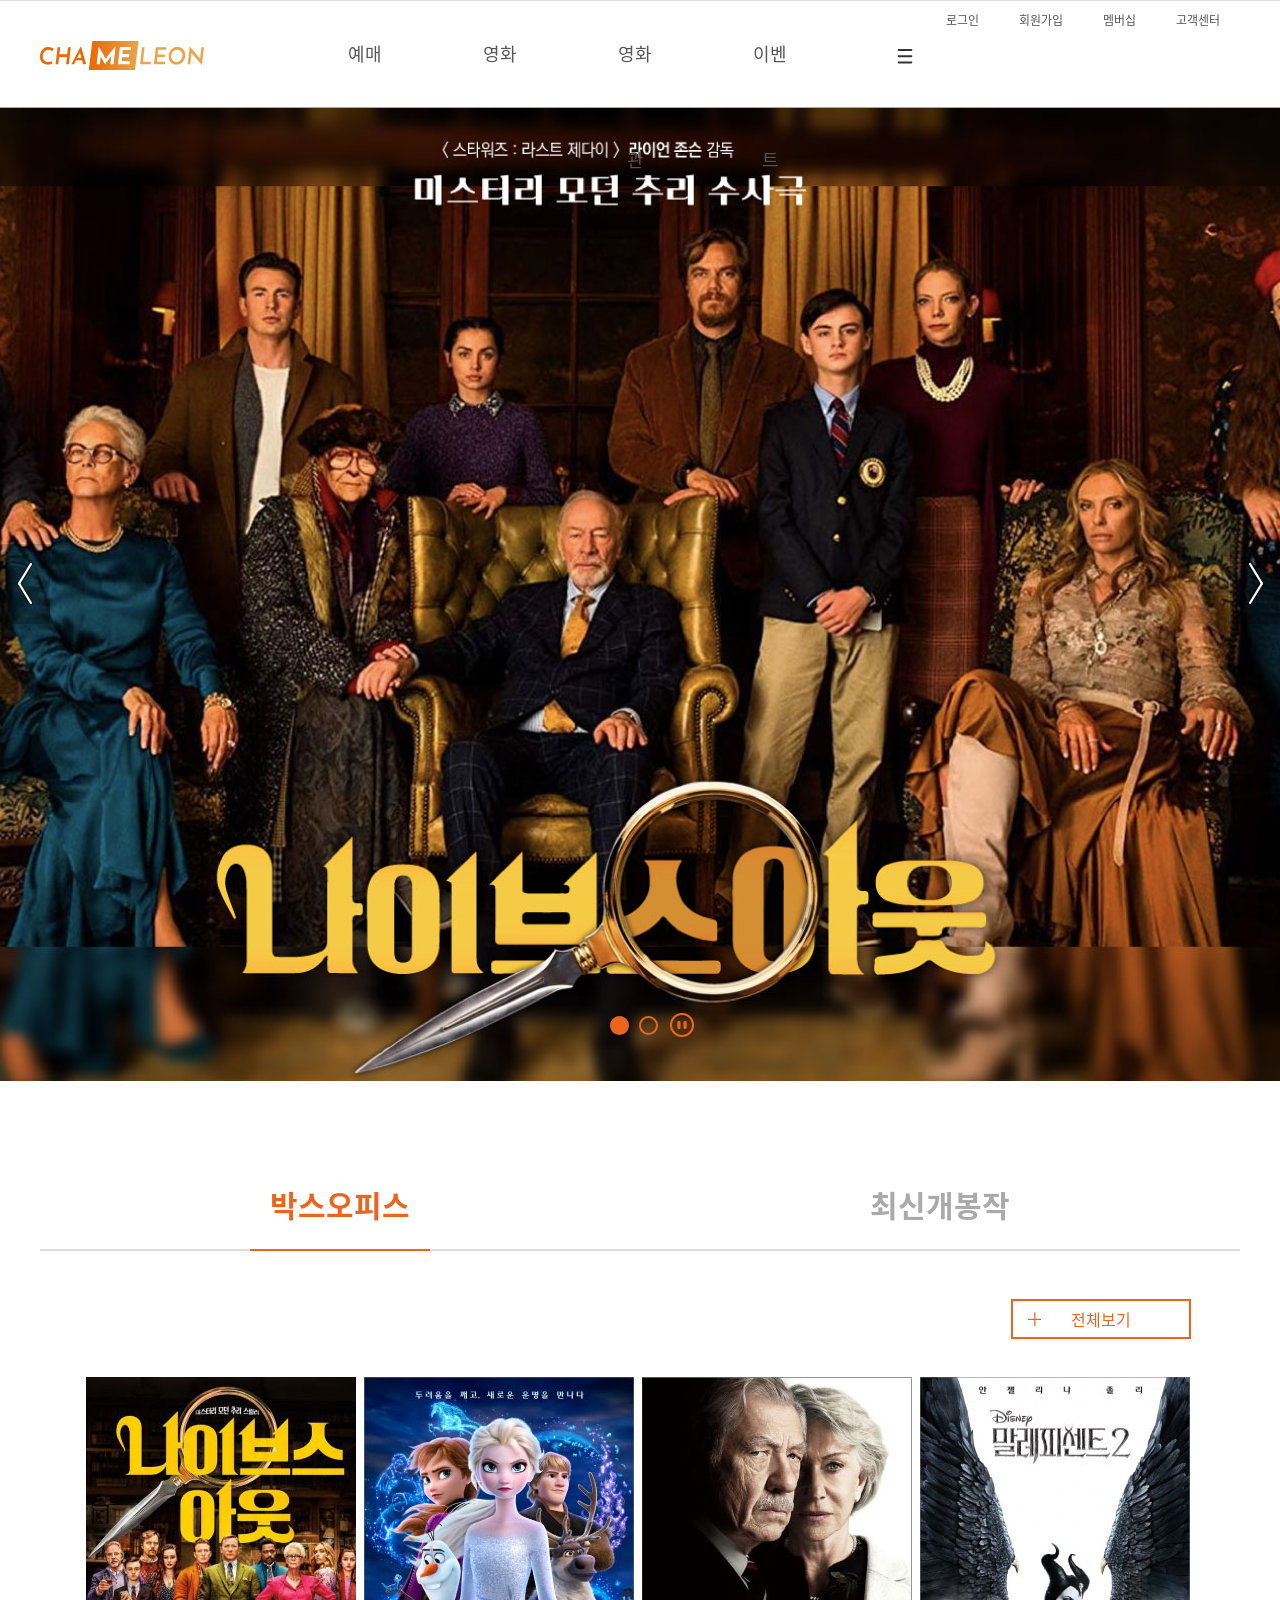
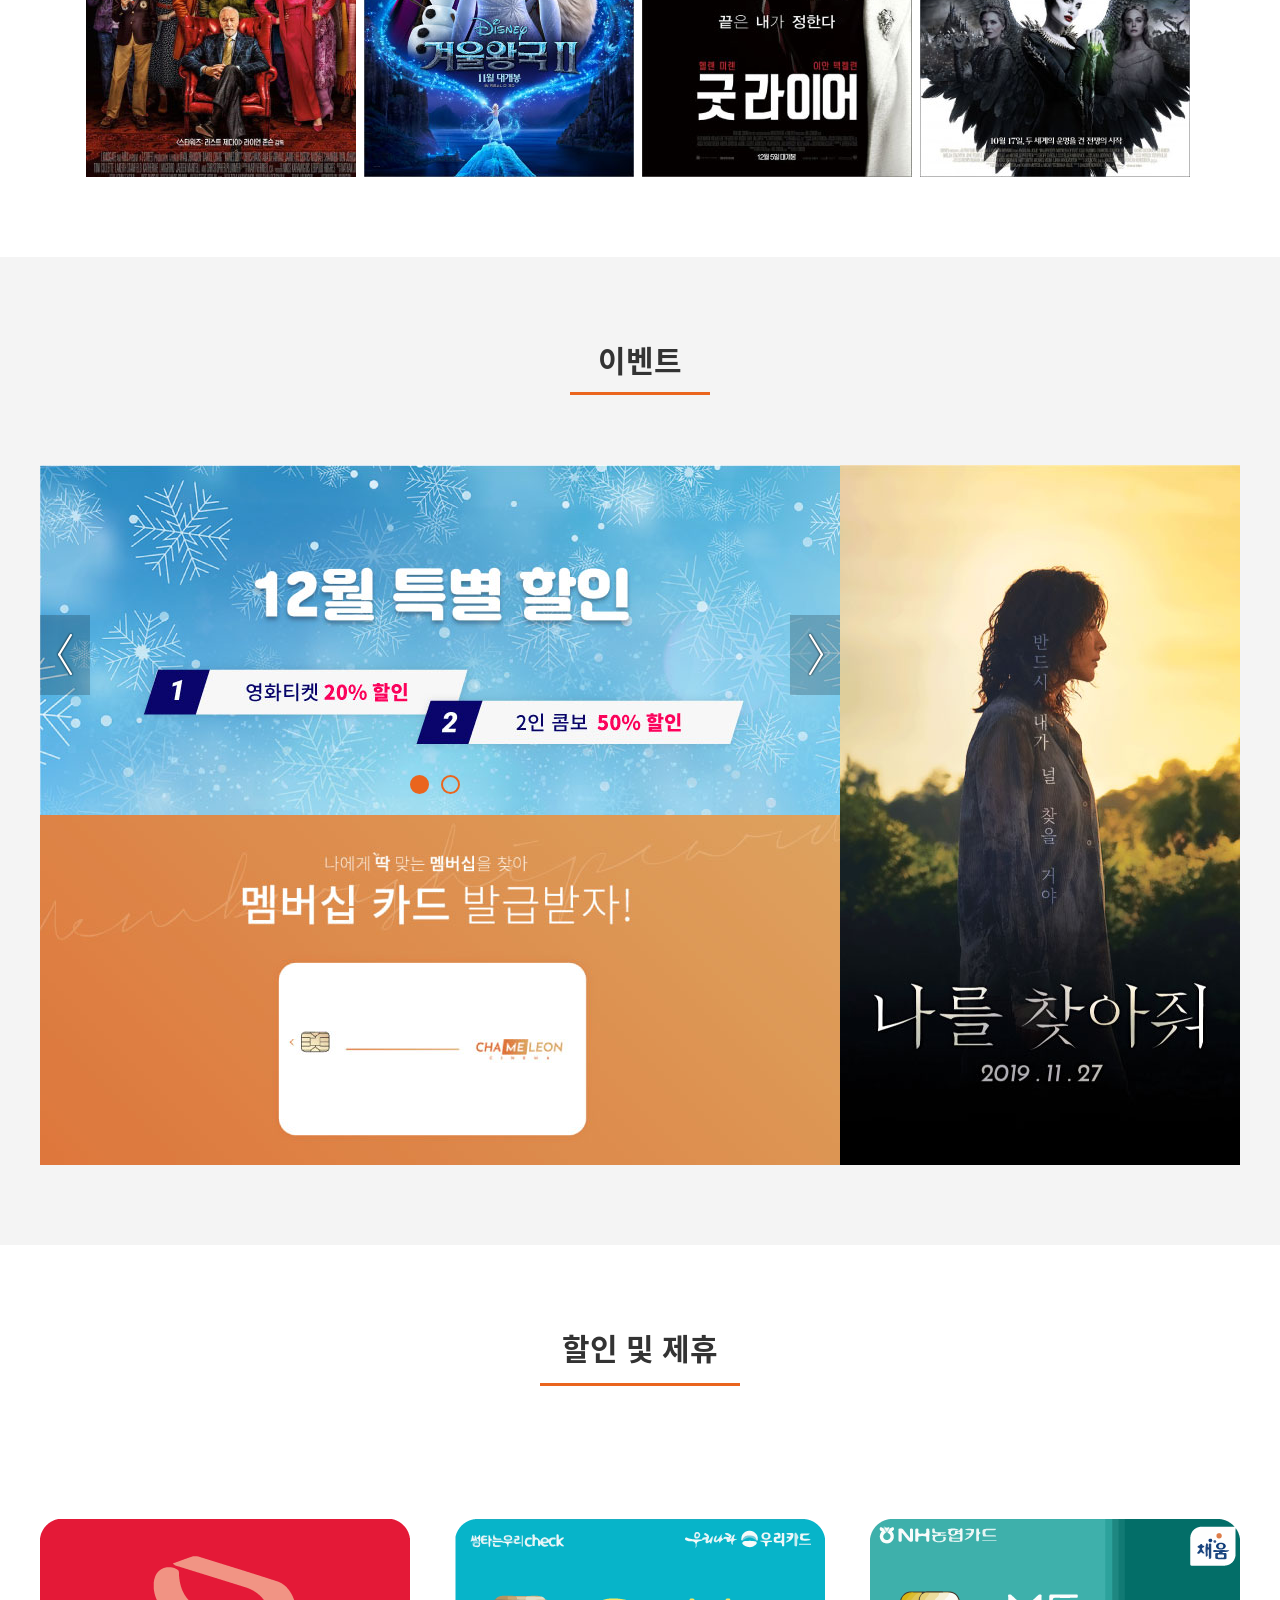
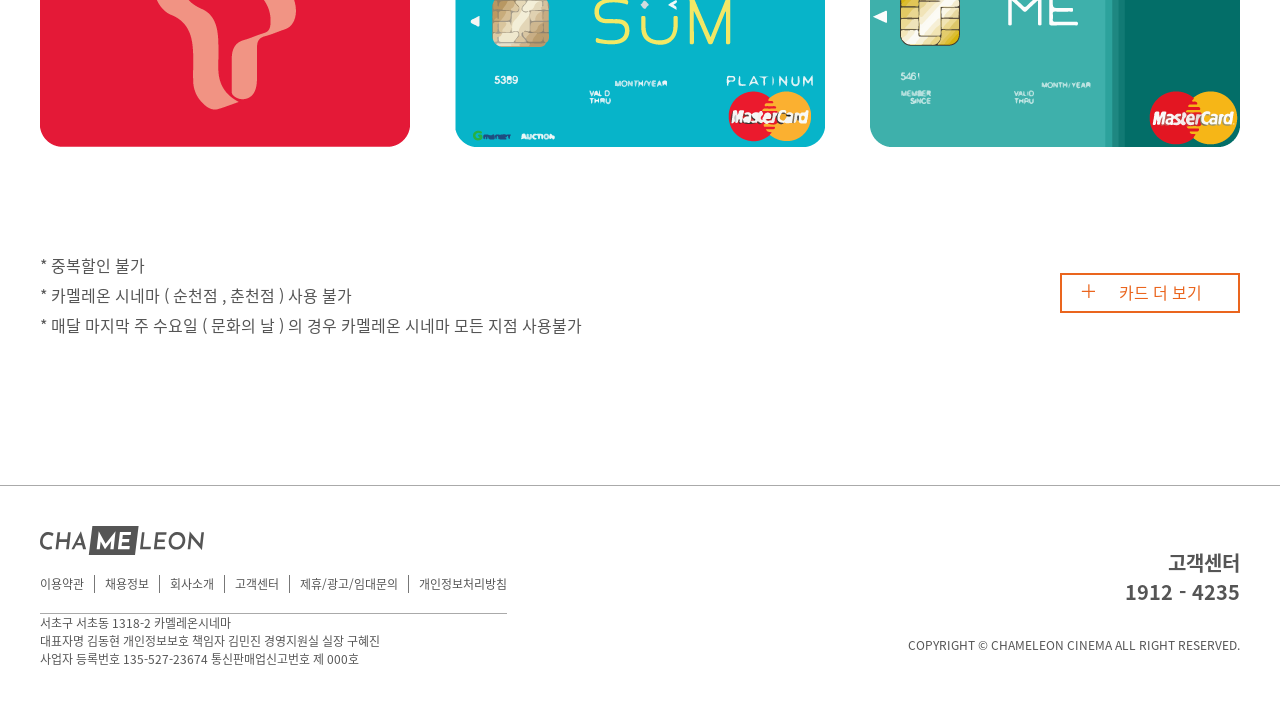
==== index.html @ 88bfcd22 "chameleon ." ====
<!DOCTYPE html>
<html lang="ko">

<head>
    <meta charset="utf-8">
    <title>카멜레온시네마</title>
    <link rel="stylesheet" href="asset/css/common.css">
    <link rel="stylesheet" href="asset/css/index.css">
    <link rel="icon" href="asset/images/common/chamelieon.ico">
  
   
    <!--[if lt IE 9]>
        <script src="js/html5shiv.min.js"></script>
    <![endif]-->
    <script src="asset/js/jquery-1.12.4.min.js"></script>
    <script src="asset/js/jquery.bxslider.min.js"></script>
    <script src="asset/js/tab.js"></script>
    <script src="asset/js/common.js"></script>
    <script>
        $(document).ready(function () {
            $('#content1 .moviePosterSlider').bxSlider({
                mode: "fade", // horizontal(기본값), vertical, fade
                auto: true, // false(기본값), true(자동실행)
                pause: 4000, // 4000(기본값 4초)
                autoControls: true, // false(기본값) 시작과 정지버튼 생성 autoHover(기본값 false) 마우스 올리면 멈춤
                ariaLive: true, // sr 사용자에게 변경된 정보를 알릴지 여부
                ariaHidden: true, // 보여지는 슬라이더 내용인지 여부
                prevText: "이전 슬라이더 보기",
                nextText: "다음 슬라이더 보기",
                startText: "애니메이션 시작",
                stopText: "애니메이션 정지"
            });

            $('#evtBaSliWarp .eventBannerSlider').bxSlider({
                mode: "fade", // horizontal(기본값), vertical, fade
                pause: 2000, // 4000(기본값 4초)
                ariaLive: true, // sr 사용자에게 변경된 정보를 알릴지 여부
                ariaHidden: true, // 보여지는 슬라이더 내용인지 여부
                prevText: "이전 슬라이더 보기",
                nextText: "다음 슬라이더 보기",
            });

        });
    </script>
</head>

<body>
    <div id="skip">
        <a href="#gnb">주메뉴 바로가기</a>
        <a href="#content2">본문바로가기</a>
    </div>

    <header id="header">
        <div id="header_wrap">
            <h1 class="logo fl_left">
                <a href="index.html">
                    <img src="asset/images/common/logo.svg" alt="카멜레온시네마 로고">
                </a>
            </h1>
            <div id="header_btn">
                <ul class="fl_right">
                    <li class="fl_left"><a href="">로그인</a></li>
                    <li class="fl_left"><a href="">회원가입</a></li>
                    <li class="fl_left"><a href="">멤버십</a></li>
                    <li class="fl_left"><a href="">고객센터</a></li>
                </ul>
            </div>
            <nav id="gnb" class="txt_cen cle_both:after">
                <ul>
                    <li><a href="reserve/r_quick.html">예매</a></li>
                    <li><a href="movie/recently.html">영화</a></li>
                    <li><a href="cinema/c_finder.html">영화관</a></li>
                    <li><a href="">이벤트</a></li>
                    <li class="all_Menu"><a href="#sitemap"><img src="asset/images/common/icon_menu.gif" alt="전체메뉴보기"></a></li>
                </ul>
            </nav>
        </div>
        <div id="sitemap" class="po_relat ">
            <div class="sitemap_box po_absol">
                <ul class="s_tit">
                    <li><a href="">영화</a>
                        <ul>
                            <li><a href="">박스오피스</a></li>
                            <li><a href="movie/recently.html">최신개봉작</a></li>
                            <li><a href="">상영예정작</a></li>
                        </ul>
                    </li>
                    <li><a href="">예매</a>
                        <ul>
                            <li><a href="reserve/r_quick.html">빠른예매</a></li>
                            <li><a href="">미개봉 선예매</a></li>
                            <li><a href="">예매확인</a></li>
                        </ul>
                    </li>
                    <li><a href="">극장</a>
                        <ul>
                            <li><a href="cinema/c_finder.html">영화관 찾기</a></li>
                            <li><a href="">자주가는 영화관</a></li>
                            <li><a href="">특별관</a></li>
                        </ul>
                    </li>
                    <li><a href="">이벤트</a>
                        <ul>
                            <li><a href="">브랜드</a></li>
                            <li><a href="">영화</a></li>
                            <li><a href="">제휴</a></li>
                            <li><a href="">영화관</a></li>
                        </ul>
                    </li>
                    <li><a href="">스토어</a>
                        <ul>
                            <li><a href="">티켓</a></li>
                            <li><a href="">콤보</a></li>
                            <li><a href="">굿즈</a></li>
                        </ul>
                    </li>
                </ul>
                <ul class="b_tit">
                    <li><a href="">멤버십</a>
                        <ul>
                            <li><a href="membership/ms_guide.html">멤버십 안내</a></li>
                            <li><a href="">멤버십 카드</a></li>
                            <li><a href="">제휴카드</a></li>
                            <li><a href="">VIP</a></li>
                        </ul>
                    </li>
                    <li><a href="">회사소개</a>
                        <ul>
                            <li><a href="">회사소개</a></li>
                            <li><a href="">인재채용</a></li>
                            <li><a href="">광고 제휴 문의</a></li>
                            <li><a href="">경영</a></li>
                            <li><a href="">본사위치</a></li>
                        </ul>
                    </li>
                    <li><a href="">회원서비스</a>
                        <ul>
                            <li><a href="member/join.html">회원가입</a></li>
                            <li><a href="">아이디 | 패스워드 찾기</a></li>
                            <li><a href="">개인정보 처리 방침</a></li>
                            <li><a href="">회원탈퇴</a></li>
                        </ul>
                    </li>
                    <li><a href="">고객센터</a>
                        <ul>
                            <li><a href="notice/faq.html">자주 묻는 질문</a></li>
                            <li><a href="">공지사항</a></li>
                            <li><a href="">문의하기</a></li>
                            <li><a href="">분실문 문의 및 접수</a></li>
                            <li><a href="">단체 및 대관문의</a></li>
                        </ul>
                    </li>
                </ul>

            </div>
        </div>
    </header>
    <div class="wid1920 cnt1wrap">
        <section class="section" id="content1">
            <ul class="moviePosterSlider">
                <li><a href="">나이브스 아웃 포스터</a></li>
                <li><a href="">굿 라이어 포스터</a></li>
            </ul>
        </section>
    </div>
    <div class="contain">
        <section class="section cle_both" id="content2">
            <div id="movieTab" class="txt_cen">
                <ul class="tablist" role="tablist" aria-label="박스오피스/최신개봉작">
                    <li class="tab first fl_left" role="tab" id="tab1" aria-controls="tabpanel1">박스오피스</li>
                    <li class="tab last fl_left" role="tab" id="tab2" aria-controls="tabpanel2">최신개봉작</li>
                </ul>
                <div class="tabpanel" role="tabpanel" id="tabpanel1" aria-labelledby="tab1">
                    <div>
                        <a href="" class="boder_bx">전체보기</a>
                    </div>
                    <ul>
                        <li class="over fl_left po_relat">
                            <img src="asset/images/main/movie_poster1.jpg" alt="">
                            <div class="po_absol boder_bx">
                                <strong>나이브스 아웃</strong>
                                <p>12세 관람가</p>
                                <a href="" class="">예매하기</a>
                                <a href="" class="">상세보기</a>
                            </div>
                        </li>
                        <li class="over fl_left po_relat">
                            <img src="asset/images/main/movie_poster2.jpg" alt="">
                            <div class="po_absol boder_bx">
                                <strong>겨울왕국 2</strong>
                                <p>전체연령가</p>
                                <a href="" class="">예매하기</a>
                                <a href="" class="">상세보기</a>
                            </div>
                        </li>
                        <li class="over fl_left po_relat">
                            <img src="asset/images/main/movie_poster3.jpg" alt="">
                            <div class="po_absol boder_bx">
                                <strong>굿 라이어</strong>
                                <p>15세 관람가</p>
                                <a href="" class="">예매하기</a>
                                <a href="" class="">상세보기</a>
                            </div>
                        </li>
                        <li class="over fl_left po_relat">
                            <img src="asset/images/main/movie_poster4.jpg" alt="">
                            <div class="po_absol boder_bx">
                                <strong>말레피센트 2</strong>
                                <p>12세 관람가</p>
                                <a href="" class="">예매하기</a>
                                <a href="" class="">상세보기</a>
                            </div>
                        </li>
                    </ul>
                </div>
                <div class="tabpanel" role="tabpanel" id="tabpanel2" aria-labelledby="tab2"></div>
            </div>
        </section>
    </div>
    <div id="content3_wrap" class="wid1920">
        <section class="section txt_cen" id="content3">
            <h2 class="">이벤트</h2>
            <div id="img_wrap">
                <div id="evtBaSliWarp">
                    <ul class="eventBannerSlider">
                        <li><a href="">12월 특별할인</a></li>
                        <li><a href="">홀수 수요일 할인</a></li>
                    </ul>
                </div>
                <div>
                    <a href="">나를 찾아줘 이벤트</a>
                </div>
                <div>
                    <a href="">멤버십 카드 발급</a>
                </div>
            </div>
        </section>
    </div>
    <div class="contain po_relat">
        <section class="section" id="content4">
            <div id="con4_wrap">
                <div class="con4_tit">
                    <h3>할인 및 제휴</h3>
                </div>
                <ul>
                    <li>
                        <div class="overbox">
                            <div class="over">
                                <span>SKT</span>
                                <strong>T Membership 카드</strong>
                                <p>
                                    * 영화 3000원 할인 (월 1회)<br>
                                    * 매점 3000원 할인 (월 1회)
                                </p>
                            </div>
                        </div>
                    </li>
                    <li>
                        <div class="overbox">
                            <div class="over">
                                <span>우리은행</span>
                                <strong>썸타는 우리 Check카드</strong>
                                <p>
                                    * 현장예매 1000원 할인 (1일 1회)<br>
                                    * 영화 3000원 할인 (월 1회)
                                </p>
                            </div>
                        </div>
                    </li>
                    <li>
                        <div class="overbox">
                            <div class="over">
                                <span>NH농협</span>
                                <strong>ME, ME 카드 </strong>
                                <p>
                                    * 온라인 결제 시 2000원 할인<br>
                                    * 2D 영화 4000원 할인 (월 1회)
                                </p>
                            </div>
                        </div>
                    </li>
                </ul>
                <span>
                    * 중복할인 불가<br>
                    * 카멜레온 시네마 ( 순천점 , 춘천점 ) 사용 불가<br>
                    * 매달 마지막 주 수요일 ( 문화의 날 ) 의 경우 카멜레온 시네마 모든 지점 사용불가
                </span>
                <a href="">카드 더 보기</a>
            </div>
        </section>
    </div>

    <div class="wid1920">
        <footer id="footer">
            <div class="footerbox">
                <h1 class="logo">
                    <a href="">
                        <img src="asset/images/common/logo_footer.svg" alt="카멜레온시네마 로고">
                    </a>
                </h1>
                <ul class="cle_both">
                    <li>이용약관</li>
                    <li>채용정보</li>
                    <li>회사소개</li>
                    <li><a href="notice/qna/">고객센터</a></li>
                    <li>제휴/광고/임대문의</li>
                    <li>개인정보처리방침</li>
                </ul>
                <address>
                    서초구 서초동 1318-2 카멜레온시네마
                </address>
                <p>
                    대표자명 김동현 개인정보보호 책임자 김민진 경영지원실 실장 구혜진<br>
                    사업자 등록번호 135-527-23674 통신판매업신고번호 제 000호
                </p>
                <div class="footer_txt">
                    <strong>고객센터<br>1912 - 4235</strong>
                    <p class="copyR">
                        COPYRIGHT &copy; CHAMELEON CINEMA ALL RIGHT RESERVED.
                    </p>
                </div>
            </div>
        </footer>
    </div>

</body>

</html>
---- asset/css/common.css ----
@charset "utf-8";
@font-face
{
    font-family : "NotoSans";
    font-weight : 100; 
    src : url("../fonts/NotoSansKR-Light.eot"); 
    src : local("※"),
    url("../fonts/NotoSansKR-Light.woff2") format("woff2"),
    url("../fonts/NotoSansKR-Light.woff") format("woff"),
    url("../fonts/NotoSansKR-Light.otf") format("opentype");
}
@font-face
{
    font-family : "NotoSans";
    font-weight : 300; 
    src : url("../fonts/NotoSansKR-DemiLight.eot"); 
    src : local("※"),
    url("../fonts/NotoSansKR-DemiLight.woff2") format("woff2"),
    url("../fonts/NotoSansKR-DemiLight.woff") format("woff"),
    url("../fonts/NotoSansKR-DemiLight.otf") format("opentype");
}
@font-face
{
    font-family : "NotoSans";
    font-weight : 400; 
    src : url("../fonts/NotoSansKR-Regular.eot"); 
    src : local("※"),
    url("../fonts/NotoSansKR-Regular.woff2") format("woff2"),
    url("../fonts/NotoSansKR-Regular.woff") format("woff"),
    url("../fonts/NotoSansKR-Regular.otf") format("opentype");
}
@font-face
{
    font-family : "NotoSans";
    font-weight : 500; 
    src : url("../fonts/NotoSansKR-Medium.eot"); 
    src : local("※"),
    url("../fonts/NotoSansKR-Medium.woff2") format("woff2"),
    url("../fonts/NotoSansKR-Medium.woff") format("woff"),
    url("../fonts/NotoSansKR-Medium.otf") format("opentype");
}
@font-face
{
    font-family : "NotoSans";
    font-weight : 700; 
    src : url("../fonts/NotoSansKR-Bold.eot"); 
    src : local("※"),
    url("../fonts/NotoSansKR-Bold.woff2") format("woff2"),
    url("../fonts/NotoSansKR-Bold.woff") format("woff"),
    url("../fonts/NotoSansKR-Bold.otf") format("opentype");
}
@font-face
{
    font-family : "Josefin";
    font-weight : 400; 
    src : url("../fonts/JosefinSans-Regular.eot"); 
    src : local("※"),
    url("../fonts/JosefinSans-Regular.woff") format("woff"),
    url("../fonts/JosefinSans-Regular.ttf") format("truetype");
}
@font-face
{
    font-family : "Josefin";
    font-weight : 700; 
    src : url("../fonts/JosefinSans-Bold.eot"); 
    src : local("※"),
    url("../fonts/JosefinSans-Bold.woff") format("woff"),
    url("../fonts/JosefinSans-Bold.ttf") format("truetype");
}

body, ul, h1, h2, h3, h4, h5, h6, p, th, td, button, fieldset{margin : 0px; padding : 0px;}
h1, h2, h3, h4, h5, h6{font-size : inherit; font-weight : inherit;}
ul{list-style : none;}
table{border-spacing : 0px; border-collapse : collapse;}
fieldset{border : none;}
legend, caption{font-size : 0px; line-height : 0px;}
a:link, a:visited, a:hover, a:active{color : inherit; text-decoration : none; border : none;}
img{vertical-align: top; border : none;}
h1, h2, h3, h4, h5, h6{font-size : inherit;}
header, article, section, footer, nav{display : block;}
#gnb li{float : left;}
address{font-style : normal;}
input, select, textarea{font-family : inherit; font-size : inherit; color : inherit;}
input[type="text"], input[type="password"], select, textarea{border : 1px solid #aaa;}
select{-moz-appearance : none; -webkit-appearance : none; appearance:none;}
select::-ms-expand{display : none;}
input[type="submit"], input[type="reset"], button{background : none; border : none; cursor : pointer;}

.fl_left{float : left;}
.fl_right{float : right;}
.po_absol{position : absolute;}
.po_relat{position : relative;}
.cle_both:after{content : ""; display : block; clear : both;}
.txt_cen{text-align : center;}
.hide{font-size : 0px; line-height : 0px; width : 1px; height : 1px; overflow : hidden; position : absolute; left : -9999px; top : 0px; text-indent : -9999px;}
.boder_bx{-webkit-box-sizing: border-box; -moz-box-sizing: border-box; box-sizing: border-box;}
.hoverColor{color : #eb651e;}


body
{
    font-family : "NotoSans";
    font-weight: 400;
    color : #555;
}
.wid1920
{
    width : 100%;
}


#skip a
{
    position : absolute;
    left : -9999px;
    top : 0px;
    z-index : 1000;
}
#skip a:focus
{
    width : 100%;
    height : 50px;
    background : #aaa;
    text-align : center;
    line-height : 50px;
    left : 0px;
}

#header,
#header_btn,
.logo.logoMt,
#gnb
#sitemap.siteTop
{
    -webkit-transition : all 0.2s;
    -moz-transition : all 0.2s;
    -o-transition : all 0.2s;
    transition : all 0.2s;
}
#header
{
    position: fixed;
    left : 0px;
    top : 0px;
    z-index: 800;
    width: 100%;
    height: 106px;
    border-bottom : 1px solid #aaa;
    border-top : 1px solid #ddd;
    background : #fff;
    
}
#header_wrap
{
    position : relative;
    width : 1200px;
    height : 106px;
    margin : 0px auto;
}
#header.hdScroll
{
    height : 72px;
}
#header_btn.hdbtnNone
{
    display : none;
}
.logo.logoMt
{
    margin-top : 21px;
}
#gnb.gnbHei
{
    height : 74px;
    line-height : 74px;
}
#sitemap.siteTop
{
    top : -34px;
}
.logo
{
    width : 164px;
    height : 29px;
    /* left: 0px;
    top : 39.5px; */
    margin-top : 39.5px;
    
}
.logo a
{
    display : inline-block;
    width : 164px;
    height : 29px;
}
#gnb
{
    height : 106px;
    line-height : 106px;
    font-size : 18px;
}
#gnb > ul
{
    display : inline-block;
    position : relative;
    width : 600px;
    margin-right : 164px;
}
#gnb > ul > li
{
    width : 50px;
    box-sizing : border-box;
}
#gnb > ul .all_Menu img
{
    vertical-align : middle;
}
#gnb > ul > li+li
{
    margin-left : 85px;
}
#gnb ul li a
{
    display : block;
}
#gnb ul li:hover a,
#gnb ul li a:focus
{
    font-weight : 700;
}

#header_btn
{
    position : absolute;
    right : 0px;
    top : 0px;
    width: 1200px;
    height: 34px;
}

#header_btn ul
{
    height : 34px;
}
#header_btn ul li
{
    font-size : 12px;
    padding : 10px 20px;
}
#header_btn ul li:hover a,
#header_btn ul li a:focus
{
    text-decoration : underline;
}
/*sitemap start */
#sitemap {width: 1200px; height: 0; background: #ffffff; margin: 0 auto; -webkit-box-shadow: 0px 5px 5px #00000020; -moz-box-shadow: 0px 5px 5px #00000020; box-shadow: 0px 5px 5px #00000020; z-index: 750; overflow: hidden; -webkit-transition: all 0.5s; -moz-transition: all 0.5s; -o-transition: all 0.5s; transition: all 0.5s;}
#sitemap.site_show{height: 400px; border-top : 1px solid #333;}
#sitemap .sitemap_box {width: 1000px; height: 380px;margin: 0 auto;position: relative;}
#sitemap .sitemap_box .s_tit {float: left;}
#sitemap .sitemap_box .s_tit{margin-top: 25px; margin-bottom: 25px;}
#sitemap .sitemap_box > ul {font-size: 15px; font-weight: 500; color: #333333; margin-left: 150px;}
#sitemap .sitemap_box ul > li{float: left; width: 165px;}
#sitemap .sitemap_box ul li ul{margin-top: 30px;}
#sitemap .sitemap_box ul li ul:before{content:""; position: absolute; width: 30px;height: 2px;background: #ea651e;margin-top: -15px;}
#sitemap .sitemap_box ul li ul li{font-size: 13px; color: #555555; font-weight: 400;line-height: 1.7;}
/* sitemap end */

.contain
{
    width : 1200px;
    margin : 0px auto;
}


#footer
{
    position : relative;
    width : 100%;
    height : 200px;
    font-size : 12px;
    border-top : 1px solid #aaa;
    
}
#footer .footerbox {width: 1200px; height: 200px;margin: 0 auto; }
#footer .logo
{
    margin-bottom : 20px;
}
#footer > ul
{
    margin-bottom : 10px;
}
#footer ul li
{
    float :left;
    padding-bottom : 20px;
    border-bottom : 1px solid #aaa;
}
#footer ul li + li
{
    padding-left : 10px;
}
#footer ul li + li:before
{
    content : "";
    border-left : 1px solid #777;
    padding-left : 10px;
}
#footer .footer_txt
{
    text-align : right;
    position: relative;
    margin-top: -120px;
}
#footer .footer_txt strong
{
    font-size : 20px;
    display : block;
    margin-bottom : 30px;
}
---- asset/css/index.css ----
@charset "utf-8";

/* content1 css 시작 */
div.wid1920.cnt1wrap
{
    padding-top : 106px;
}
#content1
{
    width : 100%;
    height : 975px;
    position : relative;
}
#content1 .moviePosterSlider li a
{
    height : 975px;
    background :  no-repeat center top;
}
#content1 ul li a
{
    display : block;
    width : 100%;
    height : 975px;
    text-indent : -9999px;
}
#content1 ul li:nth-child(1) a
{
    background-image : url("../images/main/main_slider01.jpg");
}
#content1 ul li:nth-child(2) a
{  
    background-image : url("../images/main/main_slider02.jpg");
}
/* content1 css 종료 */

/* content2 css 시작 */
    /* 탭버튼 */
#movieTab{width: 100%; margin: 80px auto;}
.tablist{font-size: 30px; font-weight: 700;}
.tablist li{width: 50%; height: 88px; line-height: 88px; border-bottom: 2px solid #dddddd; color: #aaaaaa; background: #fff;}
.tablist li:hover, .tablist li:focus, .tablist li.active{color: #ea651e; cursor: pointer;}
.tablist li:after{content: ""; display: block; margin: 0 auto; width: 0; height: 2px; background: #ea651e;}
.tablist li:hover:after, .tablist li:focus:after, .tablist li.active:after{width: 30%;}

    /* 탭패널 */
#movieTab .tabpanel{display: inline-block;}

#tabpanel1 > div a{display: block; width: 180px; height: 40px; line-height: 36px; margin: 48px 0 38px 925px; color: #ea651e; border: 2px solid #ea651e; background: transparent url("../images/common/icon_plus.png") no-repeat 14px 50%;}
#tabpanel1 > div a:hover, #tabpanel1 > div a:focus{color: #fff; background: #ea651e url("../images/common/icon_plus_hover.png") no-repeat 14px 50%;}

#tabpanel1 ul li{width: 270px; height: 400px; color: #fff;}
#tabpanel1 ul li + li{margin-left: 8px;}

#tabpanel1 ul li div{height: 400px; padding-top: 111px; top: 0; left: 0px; background: rgba(0,0,0,0);}
#tabpanel1 ul li div:hover, #tabpanel1 ul li div.on{background: rgba(0,0,0,0.6);}
#tabpanel1 ul li div strong{display: block; font-size: 30px; font-weight: 500;}
#tabpanel1 ul li div p{font-size: 13px; font-weight: 100;}
#tabpanel1 ul li div a{display: inline-block; width: 180px; height: 40px; line-height: 36px; border: 2px solid #fff; font-weight: 100; font-size: 18px;}
#tabpanel1 ul li div a:nth-child(3){margin-top: 57px;}
#tabpanel1 ul li div a:hover, #tabpanel1 ul li div a:focus, #tabpanel1 ul li.on div a{color: #333; font-weight: 400; background: #fff;}
#tabpanel1 ul li div a + a{margin-top: 15px;}

#tabpanel1 ul li div strong, #tabpanel1 ul li div p, #tabpanel1 ul li div a{-ms-filter:'progid:DXImageTransform.Microsoft.Alpha(Opacity=0)'; opacity: 0;}
#tabpanel1 ul li:hover div strong, #tabpanel1 ul li:hover div p, #tabpanel1 ul li:hover div a, #tabpanel1 ul li.on div strong, #tabpanel1 ul li.on div p, #tabpanel1 ul li.on div a{-ms-filter:'progid:DXImageTransform.Microsoft.Alpha(Opacity=100)'; opacity: 1;}

    /* transition */
.tablist li:hover, .tablist li:focus, .tablist li.active, #tabpanel1 ul li div, #tabpanel1 ul li div strong, #tabpanel1 ul li div p, #tabpanel1 ul li div a, .tablist li:after, #tabpanel1 > div a{-webkit-transition: all 0.5s; -moz-transition: all 0.5s; -o-transition: all 0.5s; transition: all 0.5s;}
/* content2 css 종료 */

/* content3 css 시작 */

#content3_wrap
{
    background : #f4f4f4;
}
#content3_wrap:after
{
    content : "";
    height : 80px;
    display : block;
}
#content3 h2
{
    display : inline-block;
    font-size : 30px;
    font-weight : 700;
    color : #333;
    margin : 70px 0px;
    padding : 10px 20px;
    border-bottom : 3px solid #eb651e;
    width : 100px;

}
#content3 #img_wrap
{
    width : 1200px;
    margin : 0px auto;
    height : 700px;
}
#evtBaSliWarp
{
    width : 800px;
    height : 350px;
    position : relative;
}
#content3 #img_wrap > div
{
    float : left;
}
#content3 #img_wrap div:nth-child(2)
{
    float : right;
}
#content3 #img_wrap div a
{
    display : inline-block;
    text-indent : -9999px;
}
.eventBannerSlider
{
    width : 800px;
    height : 350px;
}
#content3 #img_wrap .eventBannerSlider li
{
    width: 800px;
    height: 350px;
    background : no-repeat center top;
}
#content3 #img_wrap .eventBannerSlider li:nth-child(1) a
{
    width : 800px;
    height : 350px;
    background-image : url("../images/main/event_1.jpg");
}
#content3 #img_wrap .eventBannerSlider li:nth-child(2) a
{
    width : 800px;
    height : 350px;
    background-image : url("../images/main/event_3.jpg");
}
#img_wrap div:nth-child(2) a
{
    width : 400px;
    height : 700px;
    background : url("../images/main/event_3_-Vertical.jpg") no-repeat;
}
#img_wrap div:nth-child(3) a
{
    width : 800px;
    height : 350px;
    background : url("../images/main/event_2.jpg") no-repeat;
}
/* content3 css 종료 */

/* content4 css 시작 */
img{vertical-align: top;} 
ul{padding: 0;margin: 0;}
/* common style */


#content4{ width: 1200px; height: 760px; margin-top : 80px;}
#con4_wrap { position: absolute;width: 1200px; height: 600px; margin: 0 auto;  text-align: center;}
#con4_wrap .con4_tit h3 { font-weight: 700; color: #333333; font-size: 30px;}
#con4_wrap .con4_tit h3:after { content: ""; border-bottom: 3px solid #ea651e; position: absolute; top: 58.4px; left: 50%; margin-left: -100px; width: 200px;}

#con4_wrap ul { padding-top: 149px; height: 229px;}
#con4_wrap ul li{ position: relative; display: inline-block; float: left; width: 370px; height: 228px;}

#con4_wrap ul li:nth-child(1) {background: url("../../asset/images/main/Card_1.png") no-repeat;}
#con4_wrap ul li:nth-child(2) {background: url("../../asset/images/main/Card_2.png") no-repeat;}
#con4_wrap ul li:nth-child(3) {background: url("../../asset/images/main/Card_3.png") no-repeat;}
#con4_wrap ul li + li{margin-left: 45px;}

#con4_wrap>span { position: absolute; top: 525px;left: 0; text-align: left; color: #555555; line-height: 30px;}
#con4_wrap>a{ position: absolute;top: 548px;right: 0; width: 180px; height: 40px;border: 2px solid #ea651e; padding:5px 0px 0px 20px;box-sizing: border-box; background: url("../../asset/images/common/icon_plus.png") no-repeat 19px 9px; color: #ea651e; font-size: 16px;transition: all 0.5s;}
#con4_wrap>a:hover , #con4_wrap>a:focus { background: #ea651e url("../../asset/images/common/icon_plus_hover.png")no-repeat 19px 9px; color: #ffffff;}



/* .over */
#con4_wrap .overbox { width: 370px; height: 228px;  background: rgba(0,0,0,0); border-radius: 20px;}
#con4_wrap .over {position: absolute;top: 25%; left: 15%; width: 255px; height: 87px;text-align: center;color: #ffffff;}

#con4_wrap .over span{ display:block; font-size: 14px; font-weight: 500; float: left;}
#con4_wrap .over strong{ display:block;font-size: 25px; font-weight: 500;float: left;height: 40px; width: 255px;}
#con4_wrap .over p{display:block;font-size: 10px; float: right; text-align: right;margin-top: 10px;}

#con4_wrap .overbox:hover , #con4_wrap .overbox.on { background:rgba(0,0,0,.5);-webkit-transition: all 0.5s;-moz-transition: all 0.5s;-o-transition: all 0.5s;transition: all 0.5s;}
#con4_wrap .over span , #con4_wrap .over strong ,#con4_wrap .over p{opacity: 0; -webkit-transition: all 0.5s;-moz-transition: all 0.5s;-o-transition: all 0.5s;transition: all 0.5s;}
#con4_wrap .overbox:hover span , #con4_wrap .overbox:hover strong ,#con4_wrap .overbox:hover p,#con4_wrap .overbox.on span , #con4_wrap .overbox.on strong ,#con4_wrap .overbox.on p { opacity: 1; -webkit-transition: all 0.5s;-moz-transition: all 0.5s;-o-transition: all 0.5s;transition: all 0.5s;}
/* content4 css 종료 */

/* 영화포스터 슬라이더 시작 */
#content1 .bx-controls .bx-controls-direction a,
#content1 .bx-controls .bx-controls-auto,
#content1 .bx-controls .bx-pager
{
    position : absolute;
    z-index : 100;
    text-indent : -9999px;
}
#content1 .bx-controls .bx-controls-direction a
{
    top : 438px;
    width : 50px;
    height : 80px;
}
#content1 .bx-controls .bx-controls-direction .bx-prev
{   
    left : 0px;
    background : url("../images/common/icon_big_left.png") no-repeat;
}
#content1 .bx-controls .bx-controls-direction .bx-next
{
    right : 0px;
    background : url("../images/common/icon_big_right.png") no-repeat;
}
#content1 .bx-controls .bx-controls-auto
{
    top : 910px;
    left : 50%;
    margin : -3px 0px 0px 30px;
}
#content1 .bx-controls .bx-controls-auto a
{
    display : block;
    width : 24px;
    height : 24px;
    background : url("../images/common/icon_controls.png") no-repeat;
}
#content1 .bx-controls .bx-controls-auto .bx-start
{
    background-position : -24px 0px;
}
#content1 .bx-controls .bx-controls-auto a.active
{
    display : none;
}

#content1 .bx-controls .bx-pager
{
    top : 910px;
    left : 50%;
    margin-left : -30px;
    width : 60px;
}
#content1 .bx-controls .bx-pager a
{
    float : left;
    width : 15px;
    height : 15px;
    border : 2px solid #ea651e;
    margin-right : 10px;
    -webkit-border-radius : 50%;
    -moz-border-radius : 50%;
    border-radius : 50%;
}
#content1 .bx-controls .bx-pager a.active
{
    background : #ea651e;
}
/* 영화포스터 슬라이더 종료 */

/* 이벤트 배너 슬라이더 시작 */
#evtBaSliWarp .bx-controls .bx-controls-direction a,
#evtBaSliWarp .bx-controls .bx-controls-auto,
#evtBaSliWarp .bx-controls .bx-pager
{
    position : absolute;
    z-index : 100;
    text-indent : -9999px;
}
#evtBaSliWarp .bx-controls .bx-controls-direction a
{
    top : 150px;
    width : 50px;
    height : 80px;
}
#evtBaSliWarp .bx-controls .bx-controls-direction .bx-prev
{   
    left : 0px;
    background : url("../images/common/icon_big_left.png") no-repeat;
}
#evtBaSliWarp .bx-controls .bx-controls-direction .bx-next
{
    right : 0px;
    background : url("../images/common/icon_big_right.png") no-repeat;
}
/* #evtBaSliWarp .bx-controls .bx-controls-auto
{
    top : 310px;
    left : 50%;
    margin-left : 50px
}
#evtBaSliWarp .bx-controls .bx-controls-auto a
{
    display : block;
    width : 32px;
    height : 32px;
    background : url("../images/main/btn_pause.png") no-repeat;
}
#evtBaSliWarp .bx-controls .bx-controls-auto .bx-start
{
    background-position : -32px 0px;
}
#evtBaSliWarp .bx-controls .bx-controls-auto a.active
{
    display : none;
} */

#evtBaSliWarp .bx-controls .bx-pager
{
    top : 310px;
    left : 50%;
    margin-left : -30px;
    width : 60px;
}
#evtBaSliWarp .bx-controls .bx-pager a
{
    float : left;
    width : 15px;
    height : 15px;
    border : 2px solid #ea651e;
    margin-right : 10px;
    -webkit-border-radius : 50%;
    -moz-border-radius : 50%;
    border-radius : 50%;
    background : none;
}
#evtBaSliWarp .bx-controls .bx-pager a.active
{
    background : #ea651e;
}

/* 이벤트 배너 슬라이더 종료 */
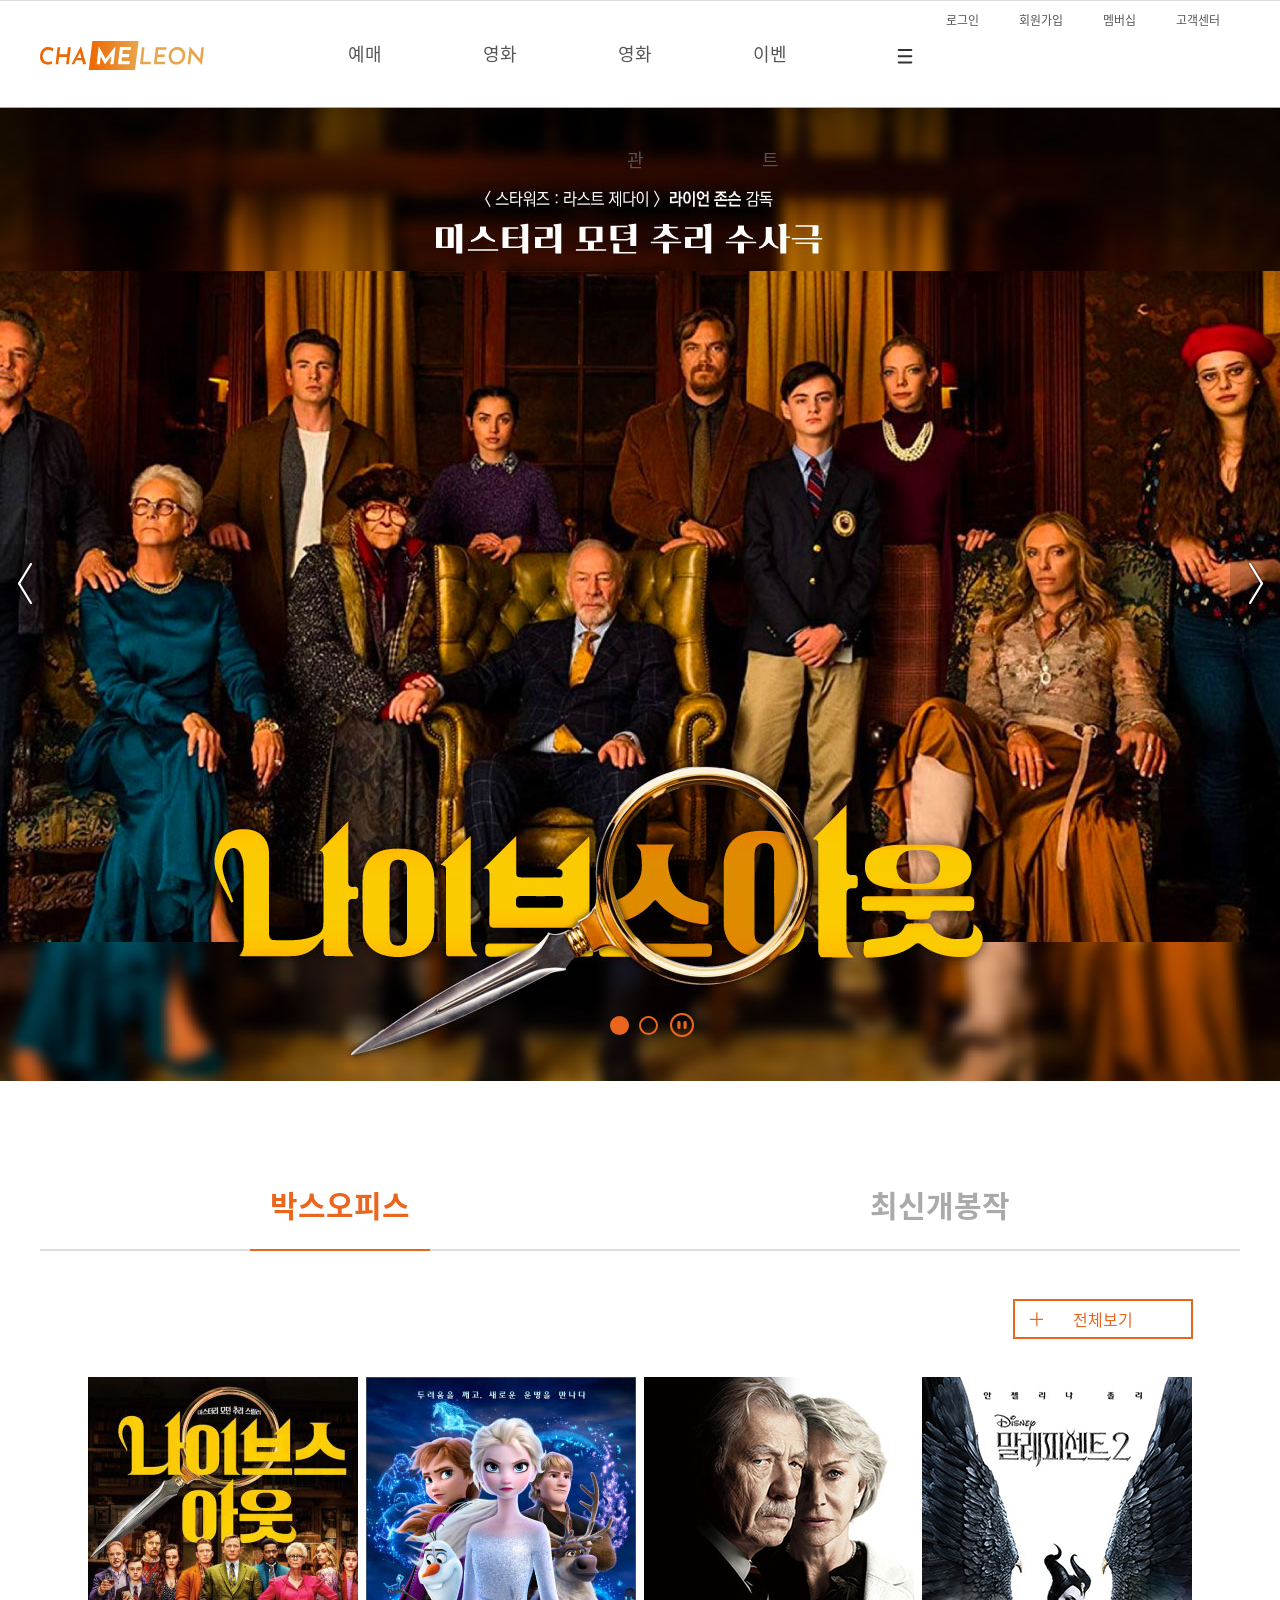
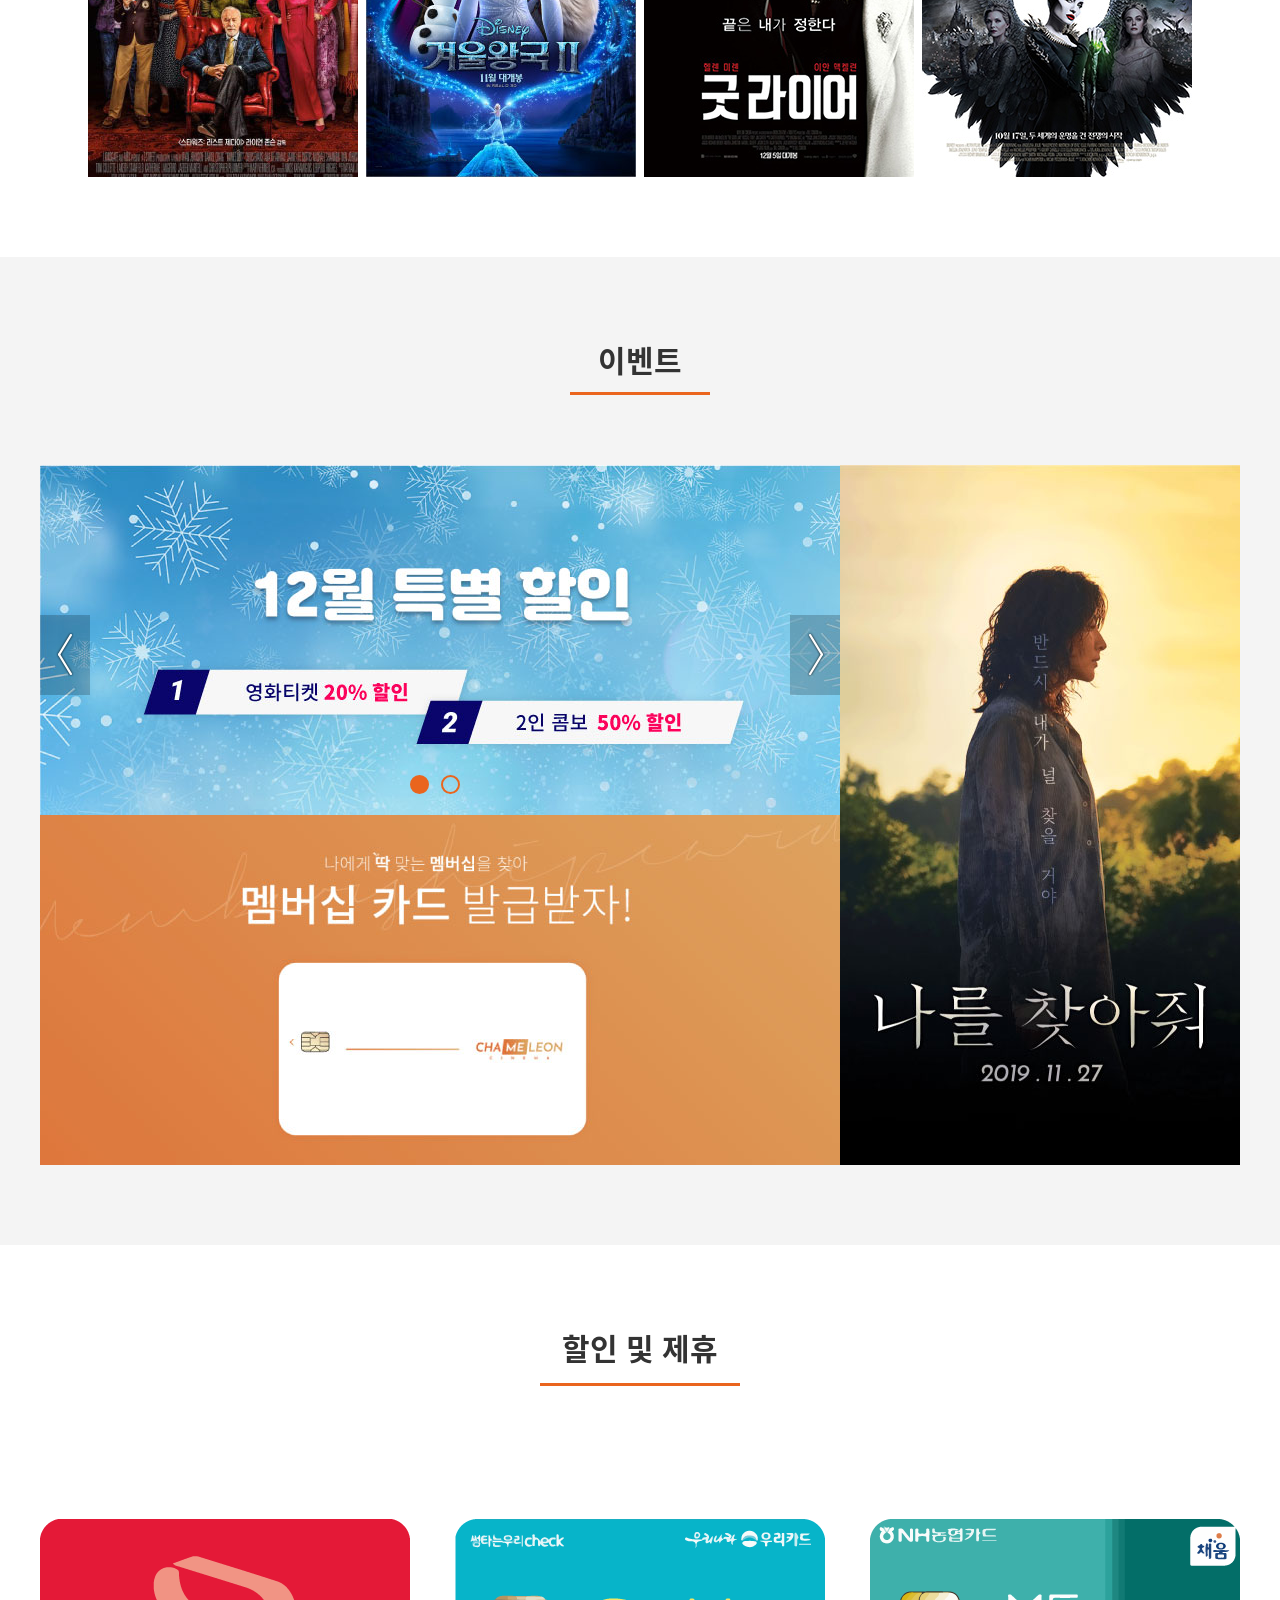
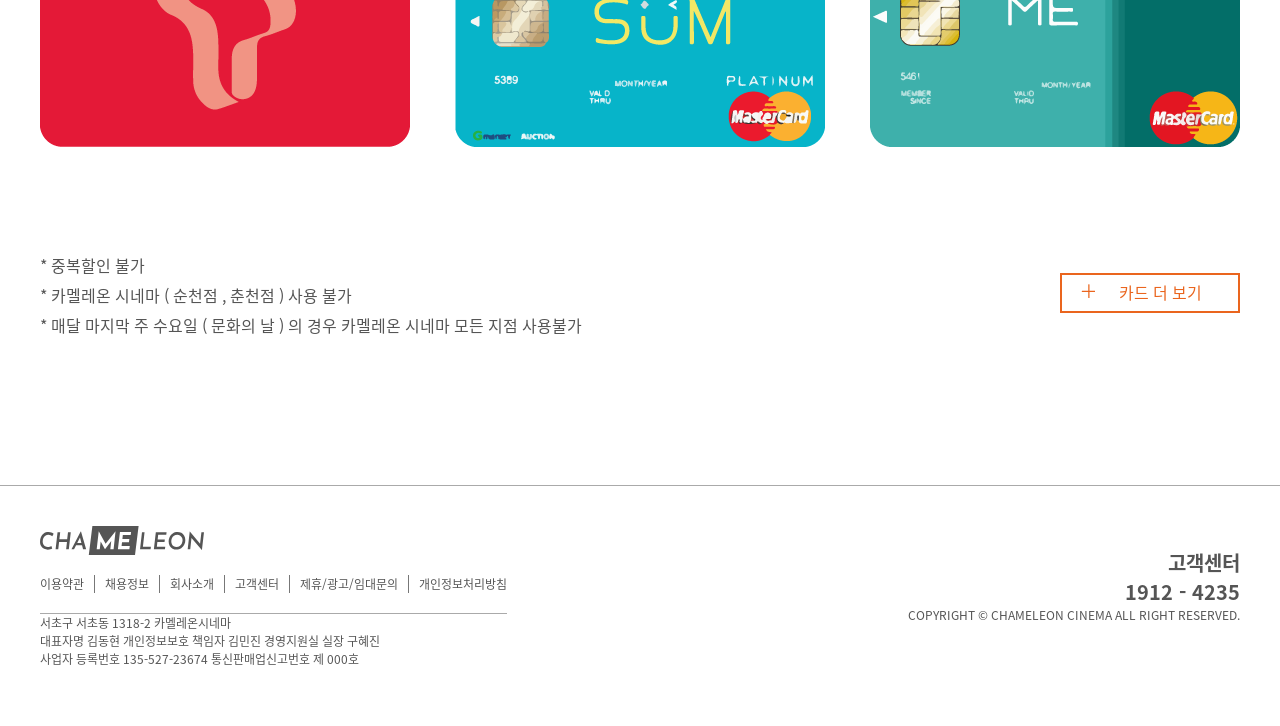
==== commit 9ca2705e: "1213 최종" ====
--- a/index.html
+++ b/index.html
@@ -145,7 +145,7 @@
                         <ul>
                             <li><a href="notice/faq.html">자주 묻는 질문</a></li>
                             <li><a href="">공지사항</a></li>
-                            <li><a href="">문의하기</a></li>
+                            <li><a href="notice/question.html">문의하기</a></li>
                             <li><a href="">분실문 문의 및 접수</a></li>
                             <li><a href="">단체 및 대관문의</a></li>
                         </ul>
@@ -157,6 +157,7 @@
     </header>
     <div class="wid1920 cnt1wrap">
         <section class="section" id="content1">
+            <h2 class="hide">최근소식 슬라이더</h2>
             <ul class="moviePosterSlider">
                 <li><a href="">나이브스 아웃 포스터</a></li>
                 <li><a href="">굿 라이어 포스터</a></li>
@@ -165,6 +166,7 @@
     </div>
     <div class="contain">
         <section class="section cle_both" id="content2">
+            <h2 class="hide">상영중인 영화 목록</h2>
             <div id="movieTab" class="txt_cen">
                 <ul class="tablist" role="tablist" aria-label="박스오피스/최신개봉작">
                     <li class="tab first fl_left" role="tab" id="tab1" aria-controls="tabpanel1">박스오피스</li>
@@ -180,8 +182,8 @@
                             <div class="po_absol boder_bx">
                                 <strong>나이브스 아웃</strong>
                                 <p>12세 관람가</p>
-                                <a href="" class="">예매하기</a>
-                                <a href="" class="">상세보기</a>
+                                <a href="reserve/r_quick.html" class="">예매하기</a>
+                                <a href="movie/recently.html" class="">상세보기</a>
                             </div>
                         </li>
                         <li class="over fl_left po_relat">
@@ -189,8 +191,8 @@
                             <div class="po_absol boder_bx">
                                 <strong>겨울왕국 2</strong>
                                 <p>전체연령가</p>
-                                <a href="" class="">예매하기</a>
-                                <a href="" class="">상세보기</a>
+                                <a href="reserve/r_quick.html" class="">예매하기</a>
+                                <a href="movie/recently.html" class="">상세보기</a>
                             </div>
                         </li>
                         <li class="over fl_left po_relat">
@@ -198,8 +200,8 @@
                             <div class="po_absol boder_bx">
                                 <strong>굿 라이어</strong>
                                 <p>15세 관람가</p>
-                                <a href="" class="">예매하기</a>
-                                <a href="" class="">상세보기</a>
+                                <a href="reserve/r_quick.html" class="">예매하기</a>
+                                <a href="movie/recently.html" class="">상세보기</a>
                             </div>
                         </li>
                         <li class="over fl_left po_relat">
@@ -207,13 +209,55 @@
                             <div class="po_absol boder_bx">
                                 <strong>말레피센트 2</strong>
                                 <p>12세 관람가</p>
-                                <a href="" class="">예매하기</a>
-                                <a href="" class="">상세보기</a>
+                                <a href="reserve/r_quick.html" class="">예매하기</a>
+                                <a href="movie/recently.html" class="">상세보기</a>
                             </div>
                         </li>
                     </ul>
                 </div>
-                <div class="tabpanel" role="tabpanel" id="tabpanel2" aria-labelledby="tab2"></div>
+                <div class="tabpanel" role="tabpanel" id="tabpanel2" aria-labelledby="tab2">
+                    <div>
+                        <a href="" class="boder_bx">전체보기</a>
+                    </div>
+                    <ul>
+                        <li class="over fl_left po_relat">
+                            <img src="asset/images/main/movie_poster2.jpg" alt="">
+                            <div class="po_absol boder_bx">
+                                <strong>겨울왕국 2</strong>
+                                <p>전체연령가</p>
+                                <a href="reserve/r_quick.html" class="">예매하기</a>
+                                <a href="movie/recently.html" class="">상세보기</a>
+                            </div>
+                        </li>
+                        <li class="over fl_left po_relat">
+                            <img src="asset/images/main/movie_poster5.jpg" alt="">
+                            <div class="po_absol boder_bx">
+                                <strong>82년생 김지영</strong>
+                                <p>12세 관람가</p>
+                                <a href="reserve/r_quick.html" class="">예매하기</a>
+                                <a href="movie/recently.html" class="">상세보기</a>
+                            </div>
+                        </li>
+                        <li class="over fl_left po_relat">
+                            <img src="asset/images/main/movie_poster3.jpg" alt="">
+                            <div class="po_absol boder_bx">
+                                <strong>굿 라이어</strong>
+                                <p>15세 관람가</p>
+                                <a href="reserve/r_quick.html" class="">예매하기</a>
+                                <a href="movie/recently.html" class="">상세보기</a>
+                            </div>
+                        </li>
+                        <li class="over fl_left po_relat">
+                            <img src="asset/images/main/movie_poster6.jpg" alt="">
+                            <div class="po_absol boder_bx">
+                                <strong>감쪽같은 그녀</strong>
+                                <p>전체연령가</p>
+                                <a href="reserve/r_quick.html" class="">예매하기</a>
+                                <a href="movie/recently.html" class="">상세보기</a>
+                            </div>
+                        </li>
+                    </ul>
+                </div>
             </div>
         </section>
     </div>
@@ -294,7 +338,7 @@
         <footer id="footer">
             <div class="footerbox">
                 <h1 class="logo">
-                    <a href="">
+                    <a href="index.html">
                         <img src="asset/images/common/logo_footer.svg" alt="카멜레온시네마 로고">
                     </a>
                 </h1>
@@ -302,7 +346,7 @@
                     <li>이용약관</li>
                     <li>채용정보</li>
                     <li>회사소개</li>
-                    <li><a href="notice/qna/">고객센터</a></li>
+                    <li><a href="notice/faq.html">고객센터</a></li>
                     <li>제휴/광고/임대문의</li>
                     <li>개인정보처리방침</li>
                 </ul>
--- a/asset/css/common.css
+++ b/asset/css/common.css
@@ -82,10 +82,12 @@
 address{font-style : normal;}
 input, select, textarea{font-family : inherit; font-size : inherit; color : inherit;}
 input[type="text"], input[type="password"], select, textarea{border : 1px solid #aaa;}
-select{-moz-appearance : none; -webkit-appearance : none; appearance:none;}
+/* select{-moz-appearance : none; -webkit-appearance : none; appearance:none;} */
 select::-ms-expand{display : none;}
 input[type="submit"], input[type="reset"], button{background : none; border : none; cursor : pointer;}
 
+.wid1920{width : 100%;}
+.contain{width : 1200px;margin : 0px auto;}
 .fl_left{float : left;}
 .fl_right{float : right;}
 .po_absol{position : absolute;}
@@ -103,11 +105,6 @@
     font-weight: 400;
     color : #555;
 }
-.wid1920
-{
-    width : 100%;
-}
-
 
 #skip a
 {
@@ -129,7 +126,7 @@
 #header,
 #header_btn,
 .logo.logoMt,
-#gnb
+#gnb,
 #sitemap.siteTop
 {
     -webkit-transition : all 0.2s;
@@ -176,7 +173,7 @@
 }
 #sitemap.siteTop
 {
-    top : -34px;
+    top : -34.5px;
 }
 .logo
 {
@@ -254,7 +251,7 @@
 }
 /*sitemap start */
 #sitemap {width: 1200px; height: 0; background: #ffffff; margin: 0 auto; -webkit-box-shadow: 0px 5px 5px #00000020; -moz-box-shadow: 0px 5px 5px #00000020; box-shadow: 0px 5px 5px #00000020; z-index: 750; overflow: hidden; -webkit-transition: all 0.5s; -moz-transition: all 0.5s; -o-transition: all 0.5s; transition: all 0.5s;}
-#sitemap.site_show{height: 400px; border-top : 1px solid #333;}
+#sitemap.site_show{height: 400px; border-top : 1px solid #aaa;}
 #sitemap .sitemap_box {width: 1000px; height: 380px;margin: 0 auto;position: relative;}
 #sitemap .sitemap_box .s_tit {float: left;}
 #sitemap .sitemap_box .s_tit{margin-top: 25px; margin-bottom: 25px;}
@@ -265,13 +262,6 @@
 #sitemap .sitemap_box ul li ul li{font-size: 13px; color: #555555; font-weight: 400;line-height: 1.7;}
 /* sitemap end */
 
-.contain
-{
-    width : 1200px;
-    margin : 0px auto;
-}
-
-
 #footer
 {
     position : relative;
@@ -311,10 +301,12 @@
     text-align : right;
     position: relative;
     margin-top: -120px;
+    width: 500px;
+    float: right;
 }
 #footer .footer_txt strong
 {
     font-size : 20px;
-    display : block;
+    /* display : block; */
     margin-bottom : 30px;
 }
--- a/asset/css/index.css
+++ b/asset/css/index.css
@@ -37,7 +37,7 @@
     /* 탭버튼 */
 #movieTab{width: 100%; margin: 80px auto;}
 .tablist{font-size: 30px; font-weight: 700;}
-.tablist li{width: 50%; height: 88px; line-height: 88px; border-bottom: 2px solid #dddddd; color: #aaaaaa; background: #fff;}
+.tablist li{width: 50%; height: 88px; line-height: 88px; border-bottom: 2px solid #dddddd; color: #aaaaaa; background: #fff; cursor: pointer;}
 .tablist li:hover, .tablist li:focus, .tablist li.active{color: #ea651e; cursor: pointer;}
 .tablist li:after{content: ""; display: block; margin: 0 auto; width: 0; height: 2px; background: #ea651e;}
 .tablist li:hover:after, .tablist li:focus:after, .tablist li.active:after{width: 30%;}
@@ -45,26 +45,29 @@
     /* 탭패널 */
 #movieTab .tabpanel{display: inline-block;}
 
-#tabpanel1 > div a{display: block; width: 180px; height: 40px; line-height: 36px; margin: 48px 0 38px 925px; color: #ea651e; border: 2px solid #ea651e; background: transparent url("../images/common/icon_plus.png") no-repeat 14px 50%;}
-#tabpanel1 > div a:hover, #tabpanel1 > div a:focus{color: #fff; background: #ea651e url("../images/common/icon_plus_hover.png") no-repeat 14px 50%;}
-
-#tabpanel1 ul li{width: 270px; height: 400px; color: #fff;}
-#tabpanel1 ul li + li{margin-left: 8px;}
-
-#tabpanel1 ul li div{height: 400px; padding-top: 111px; top: 0; left: 0px; background: rgba(0,0,0,0);}
-#tabpanel1 ul li div:hover, #tabpanel1 ul li div.on{background: rgba(0,0,0,0.6);}
-#tabpanel1 ul li div strong{display: block; font-size: 30px; font-weight: 500;}
-#tabpanel1 ul li div p{font-size: 13px; font-weight: 100;}
-#tabpanel1 ul li div a{display: inline-block; width: 180px; height: 40px; line-height: 36px; border: 2px solid #fff; font-weight: 100; font-size: 18px;}
-#tabpanel1 ul li div a:nth-child(3){margin-top: 57px;}
-#tabpanel1 ul li div a:hover, #tabpanel1 ul li div a:focus, #tabpanel1 ul li.on div a{color: #333; font-weight: 400; background: #fff;}
-#tabpanel1 ul li div a + a{margin-top: 15px;}
-
-#tabpanel1 ul li div strong, #tabpanel1 ul li div p, #tabpanel1 ul li div a{-ms-filter:'progid:DXImageTransform.Microsoft.Alpha(Opacity=0)'; opacity: 0;}
-#tabpanel1 ul li:hover div strong, #tabpanel1 ul li:hover div p, #tabpanel1 ul li:hover div a, #tabpanel1 ul li.on div strong, #tabpanel1 ul li.on div p, #tabpanel1 ul li.on div a{-ms-filter:'progid:DXImageTransform.Microsoft.Alpha(Opacity=100)'; opacity: 1;}
+.tabpanel > div a{display: block; width: 180px; height: 40px; line-height: 36px; margin: 48px 0 38px 925px; color: #ea651e; border: 2px solid #ea651e; background: transparent url("../images/common/icon_plus.png") no-repeat 14px 50%;}
+.tabpanel > div a:hover, .tabpanel > div a:focus{color: #fff; background: #ea651e url("../images/common/icon_plus_hover.png") no-repeat 14px 50%;}
+
+.tabpanel ul li{width: 270px; height: 400px; color: #fff;}
+.tabpanel ul li + li{margin-left: 8px;}
+
+.tabpanel ul li div{height: 400px; padding-top: 111px; top: 0; left: 0px; background: rgba(0,0,0,0);}
+.tabpanel ul li div:hover, .tabpanel ul li div.on{background: rgba(0,0,0,0.6);}
+.tabpanel ul li div strong{display: block; font-size: 30px; font-weight: 500;}
+.tabpanel ul li div p{font-size: 13px; font-weight: 100;}
+.tabpanel ul li div a{display: inline-block; width: 180px; height: 40px; line-height: 36px; border: 2px solid #fff; font-weight: 100; font-size: 18px;}
+.tabpanel ul li div a:nth-child(3){margin-top: 57px;}
+.tabpanel ul li div a:hover, .tabpanel ul li div a:focus, .tabpanel ul li.on div a{color: #333; font-weight: 400; background: #fff;}
+.tabpanel ul li div a + a{margin-top: 15px;}
+
+.tabpanel ul li div strong, .tabpanel ul li div p, .tabpanel ul li div a{-ms-filter:'progid:DXImageTransform.Microsoft.Alpha(Opacity=0)'; opacity: 0;}
+.tabpanel ul li:hover div strong, .tabpanel ul li:hover div p, .tabpanel ul li:hover div a, .tabpanel ul li.on div strong, .tabpanel ul li.on div p, .tabpanel ul li.on div a{-ms-filter:'progid:DXImageTransform.Microsoft.Alpha(Opacity=100)'; opacity: 1;}
 
     /* transition */
-.tablist li:hover, .tablist li:focus, .tablist li.active, #tabpanel1 ul li div, #tabpanel1 ul li div strong, #tabpanel1 ul li div p, #tabpanel1 ul li div a, .tablist li:after, #tabpanel1 > div a{-webkit-transition: all 0.5s; -moz-transition: all 0.5s; -o-transition: all 0.5s; transition: all 0.5s;}
+.tablist li:hover, .tablist li:focus, .tablist li.active, .tabpanel ul li div, .tabpanel ul li div strong, .tabpanel ul li div p, .tabpanel ul li div a, .tablist li:after, .tabpanel > div a{-webkit-transition: all 0.5s; -moz-transition: all 0.5s; -o-transition: all 0.5s; transition: all 0.5s;}
+
+#movieTab .tabpanel{display: none;}
+#movieTab .tabpanel.active{display: inline-block;}
 /* content2 css 종료 */
 
 /* content3 css 시작 */
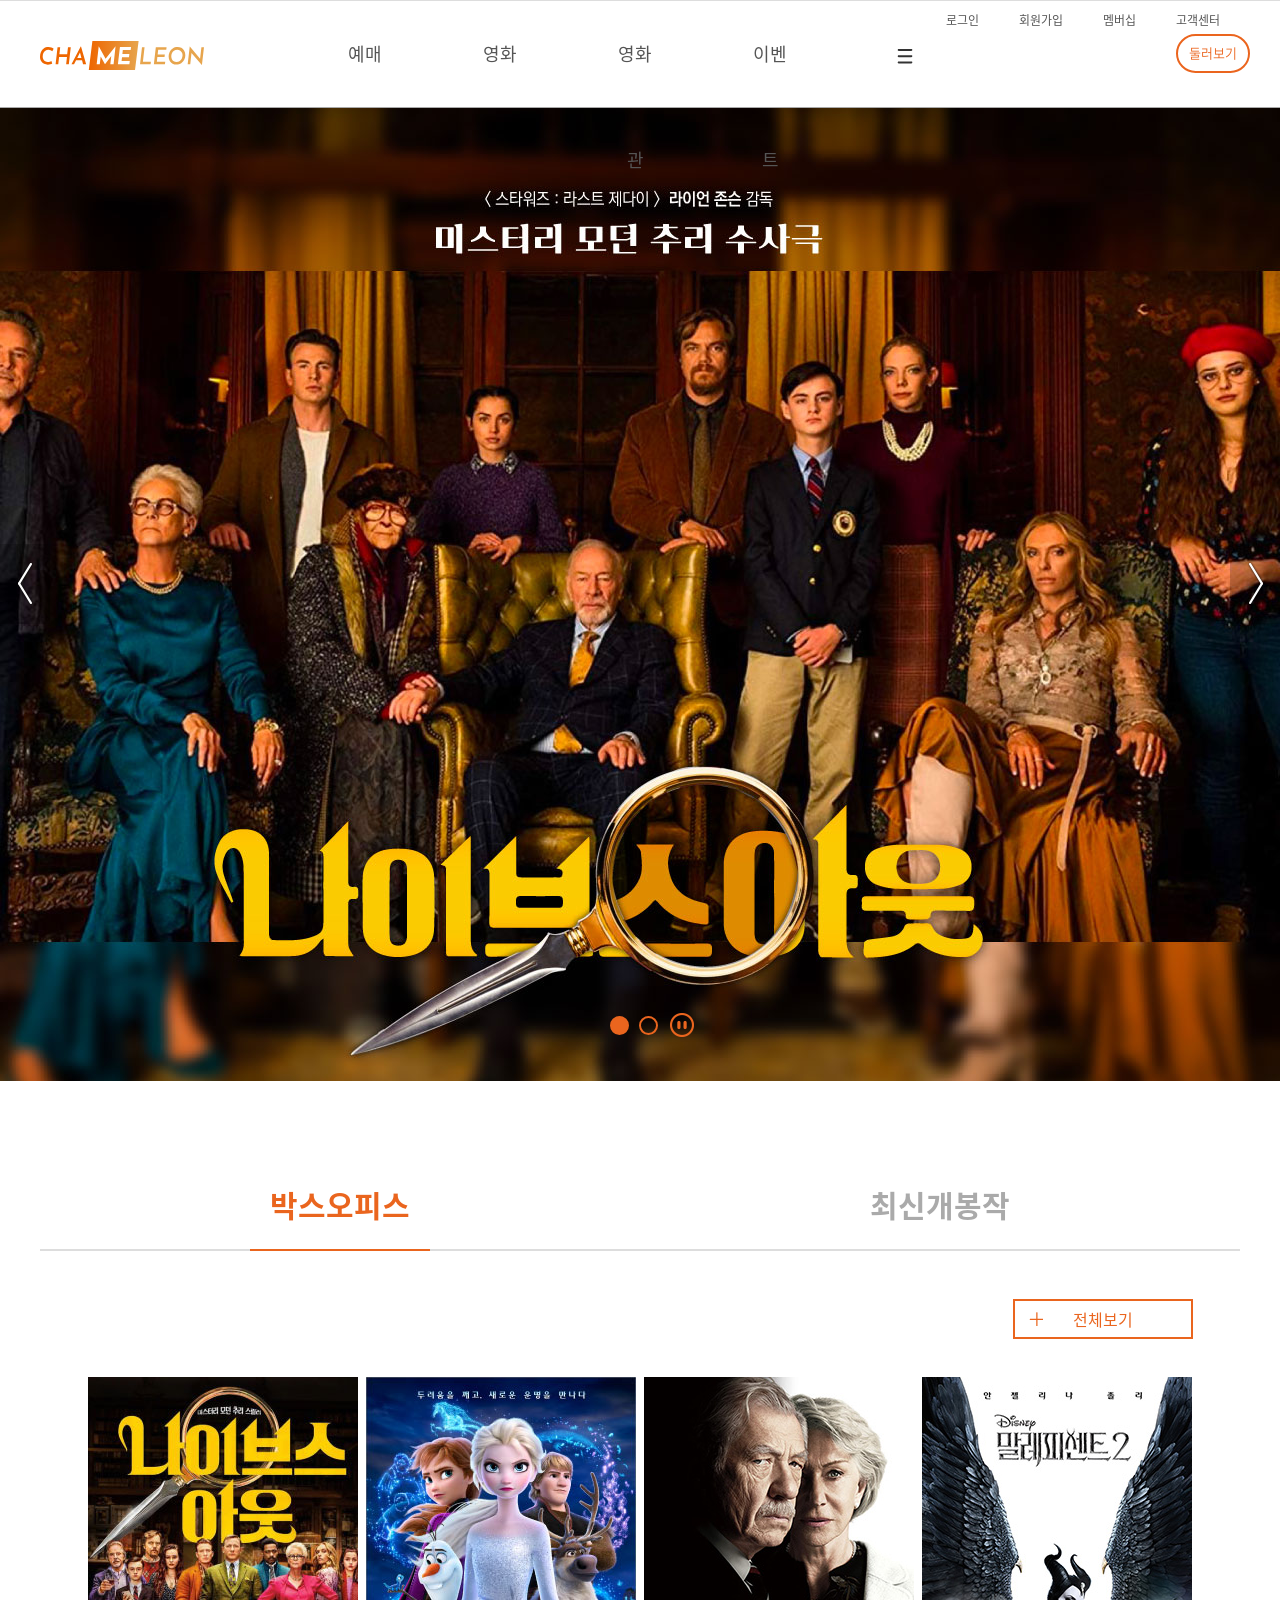
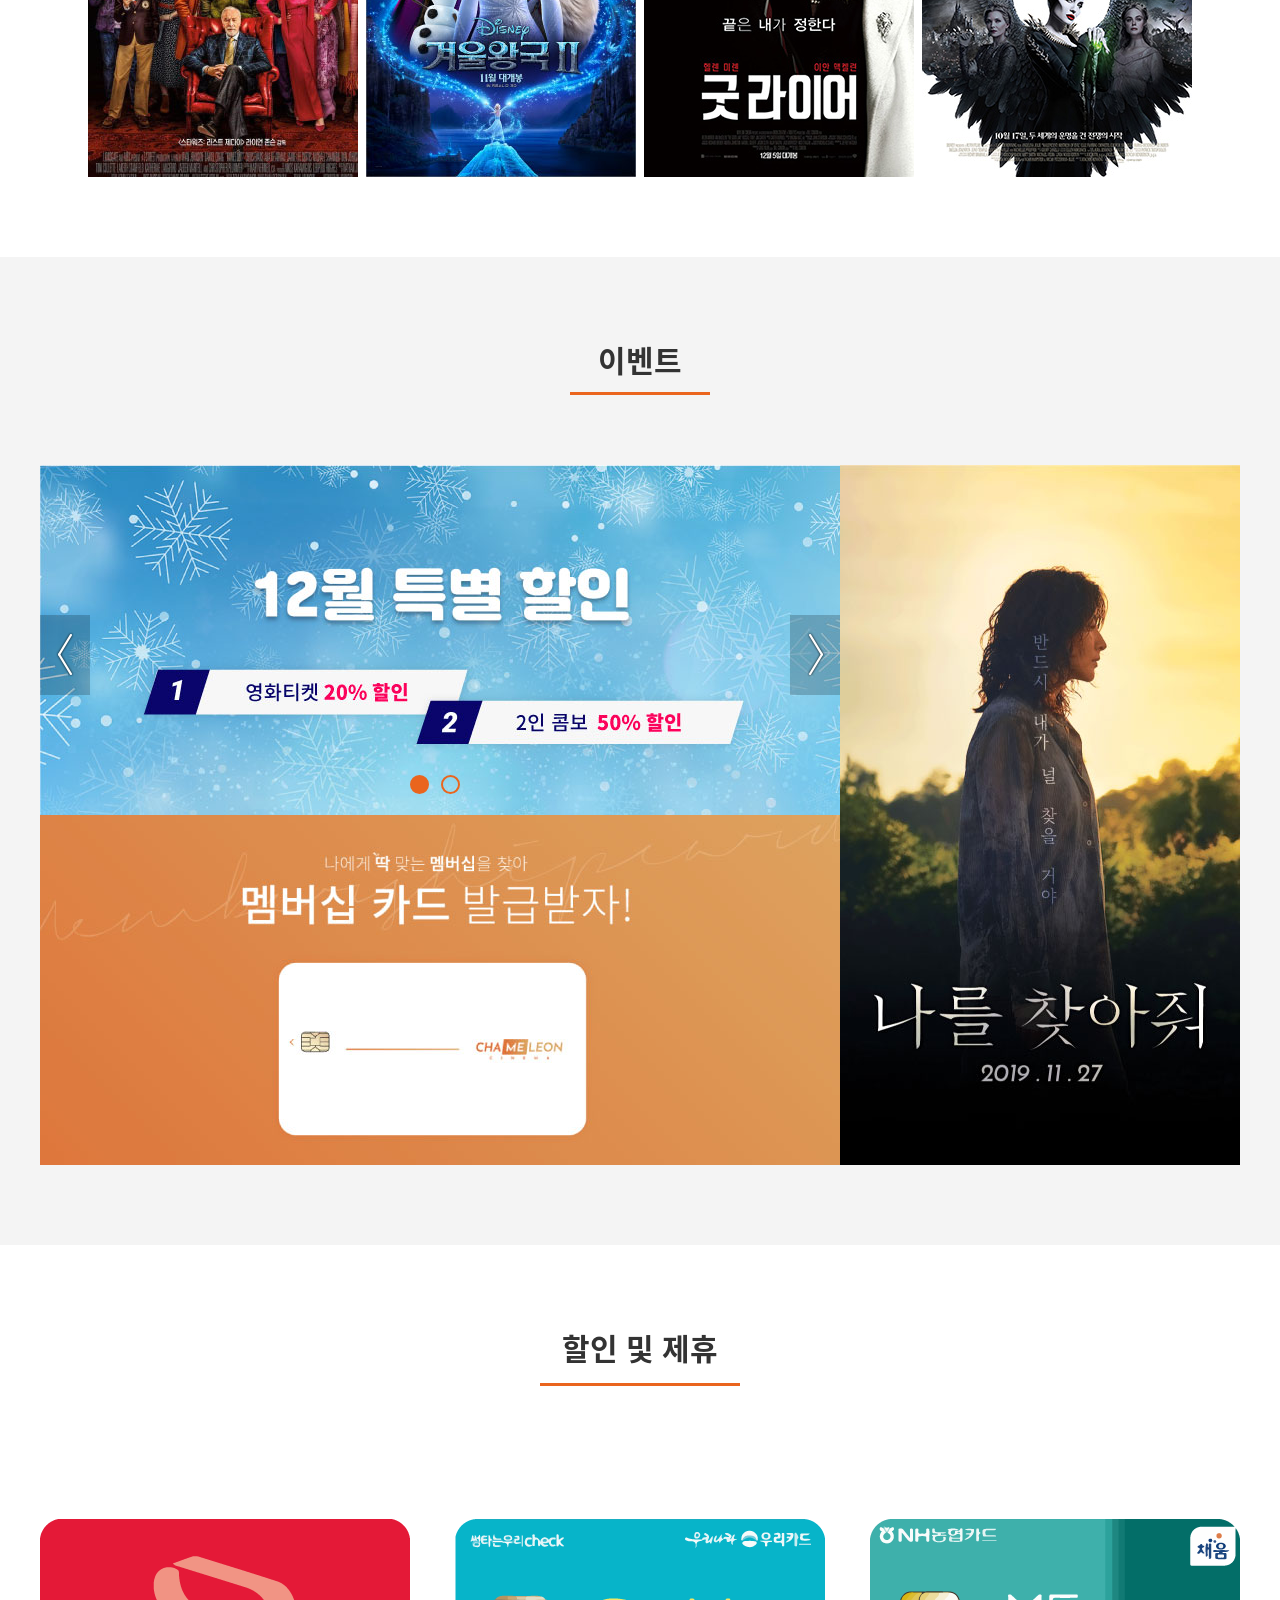
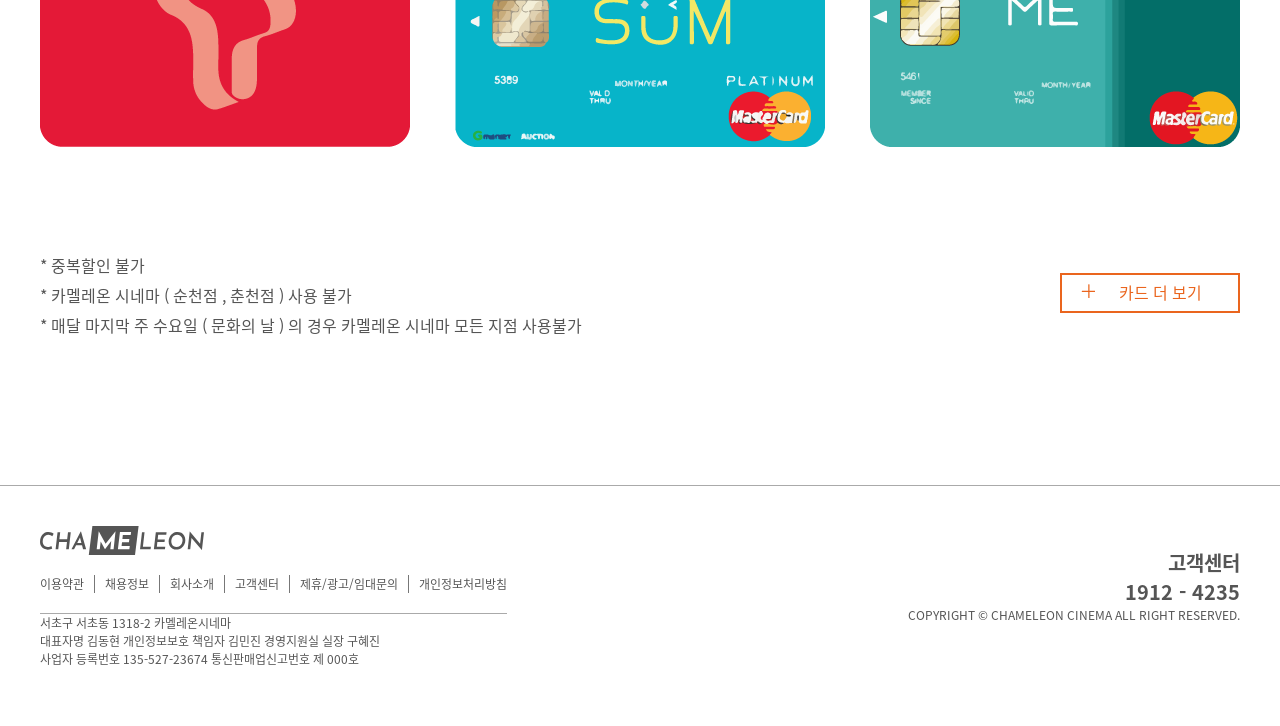
==== commit 16f1b40d: "1217 카멜레온 둘러보기 모달 추가" ====
--- a/index.html
+++ b/index.html
@@ -6,14 +6,16 @@
     <title>카멜레온시네마</title>
     <link rel="stylesheet" href="asset/css/common.css">
     <link rel="stylesheet" href="asset/css/index.css">
+    <link rel="stylesheet" href="asset/css/featherlight.min.css">
+    <link rel="stylesheet" href="asst/css/index_modal.css">
     <link rel="icon" href="asset/images/common/chamelieon.ico">
-  
    
     <!--[if lt IE 9]>
         <script src="js/html5shiv.min.js"></script>
     <![endif]-->
     <script src="asset/js/jquery-1.12.4.min.js"></script>
     <script src="asset/js/jquery.bxslider.min.js"></script>
+    <script src="asset/js/featherlight.min.js"></script>
     <script src="asset/js/tab.js"></script>
     <script src="asset/js/common.js"></script>
     <script>
@@ -40,6 +42,7 @@
                 nextText: "다음 슬라이더 보기",
             });
 
+            $('.modal3').featherlight();
         });
     </script>
 </head>
@@ -49,7 +52,6 @@
         <a href="#gnb">주메뉴 바로가기</a>
         <a href="#content2">본문바로가기</a>
     </div>
-
     <header id="header">
         <div id="header_wrap">
             <h1 class="logo fl_left">
@@ -60,9 +62,9 @@
             <div id="header_btn">
                 <ul class="fl_right">
                     <li class="fl_left"><a href="">로그인</a></li>
-                    <li class="fl_left"><a href="">회원가입</a></li>
-                    <li class="fl_left"><a href="">멤버십</a></li>
-                    <li class="fl_left"><a href="">고객센터</a></li>
+                    <li class="fl_left"><a href="member/join.html">회원가입</a></li>
+                    <li class="fl_left"><a href="membership/ms_guide.html">멤버십</a></li>
+                    <li class="fl_left"><a href="notice/faq.html">고객센터</a></li>
                 </ul>
             </div>
             <nav id="gnb" class="txt_cen cle_both:after">
@@ -78,21 +80,21 @@
         <div id="sitemap" class="po_relat ">
             <div class="sitemap_box po_absol">
                 <ul class="s_tit">
-                    <li><a href="">영화</a>
+                    <li><a href="movie/recently.html">영화</a>
                         <ul>
                             <li><a href="">박스오피스</a></li>
                             <li><a href="movie/recently.html">최신개봉작</a></li>
                             <li><a href="">상영예정작</a></li>
                         </ul>
                     </li>
-                    <li><a href="">예매</a>
+                    <li><a href="reserve/r_quick.html">예매</a>
                         <ul>
                             <li><a href="reserve/r_quick.html">빠른예매</a></li>
                             <li><a href="">미개봉 선예매</a></li>
                             <li><a href="">예매확인</a></li>
                         </ul>
                     </li>
-                    <li><a href="">극장</a>
+                    <li><a href="cinema/c_finder.html">극장</a>
                         <ul>
                             <li><a href="cinema/c_finder.html">영화관 찾기</a></li>
                             <li><a href="">자주가는 영화관</a></li>
@@ -116,7 +118,7 @@
                     </li>
                 </ul>
                 <ul class="b_tit">
-                    <li><a href="">멤버십</a>
+                    <li><a href="membership/ms_guide.html">멤버십</a>
                         <ul>
                             <li><a href="membership/ms_guide.html">멤버십 안내</a></li>
                             <li><a href="">멤버십 카드</a></li>
@@ -133,7 +135,7 @@
                             <li><a href="">본사위치</a></li>
                         </ul>
                     </li>
-                    <li><a href="">회원서비스</a>
+                    <li><a href="member/join.html">회원서비스</a>
                         <ul>
                             <li><a href="member/join.html">회원가입</a></li>
                             <li><a href="">아이디 | 패스워드 찾기</a></li>
@@ -141,7 +143,7 @@
                             <li><a href="">회원탈퇴</a></li>
                         </ul>
                     </li>
-                    <li><a href="">고객센터</a>
+                    <li><a href="notice/faq.html">고객센터</a>
                         <ul>
                             <li><a href="notice/faq.html">자주 묻는 질문</a></li>
                             <li><a href="">공지사항</a></li>
@@ -174,7 +176,7 @@
                 </ul>
                 <div class="tabpanel" role="tabpanel" id="tabpanel1" aria-labelledby="tab1">
                     <div>
-                        <a href="" class="boder_bx">전체보기</a>
+                        <a href="movie/recently.html" class="boder_bx">전체보기</a>
                     </div>
                     <ul>
                         <li class="over fl_left po_relat">
@@ -217,7 +219,7 @@
                 </div>
                 <div class="tabpanel" role="tabpanel" id="tabpanel2" aria-labelledby="tab2">
                     <div>
-                        <a href="" class="boder_bx">전체보기</a>
+                        <a href="movie/recently.html" class="boder_bx">전체보기</a>
                     </div>
                     <ul>
                         <li class="over fl_left po_relat">
@@ -367,6 +369,86 @@
         </footer>
     </div>
 
+    <div id="guideBox">
+        <a class="modal3" type="button" href=".mdcnt_g">둘러보기</a>
+        <div class="mdcnt_g po_relat boder_bx">
+            <h4>구현한 페이지</h4>
+            <div class="sitemap_box po_absol">
+                <ul class="s_tit">
+                    <li><a href="movie/recently.html">영화</a>
+                        <ul>
+                            <li>박스오피스</li>
+                            <li class="make_page"><a href="movie/recently.html">최신개봉작</a></li>
+                            <li><a href="">상영예정작</li>
+                        </ul>
+                    </li>
+                    <li><a href="reserve/r_quick.html">예매</a>
+                        <ul>
+                            <li class="make_page"><a href="reserve/r_quick.html">빠른예매</a></li>
+                            <li>미개봉 선예매</li>
+                            <li>예매확인</li>
+                        </ul>
+                    </li>
+                    <li><a href="cinema/c_finder.html">극장</a>
+                        <ul>
+                            <li class="make_page"><a href="cinema/c_finder.html">영화관 찾기</a></li>
+                            <li>자주가는 영화관</li>
+                            <li>특별관</li>
+                        </ul>
+                    </li>
+                    <li>이벤트
+                        <ul>
+                            <li>브랜드</li>
+                            <li>영화</li>
+                            <li>제휴</li>
+                            <li>영화관</li>
+                        </ul>
+                    </li>
+                    <li>스토어
+                        <ul>
+                            <li>티켓</li>
+                            <li>콤보</li>
+                            <li>굿즈</li>
+                        </ul>
+                    </li>
+                </ul>
+                <ul class="b_tit">
+                    <li><a href="membership/ms_guide.html">멤버십</a>
+                        <ul>
+                            <li class="make_page"><a href="membership/ms_guide.html">멤버십 안내</a></li>
+                            <li>멤버십 카드</li>
+                            <li>제휴카드</li>
+                            <li>VIP</li>
+                        </ul>
+                    </li>
+                    <li>회사소개</a>
+                        <ul>
+                            <li>회사소개</li>
+                            <li>인재채용</li>
+                            <li>광고 제휴 문의</li>
+                            <li>경영</li>
+                            <li>본사위치</li>
+                        </ul>
+                    </li>
+                    <li><a href="member/join.html">회원서비스</a>
+                        <ul>
+                            <li class="make_page" ><a href="member/join.html">회원가입</li>
+                            <li>아이디 | 패스워드 찾기</li>
+                            <li>개인정보 처리 방침</li>
+                            <li>회원탈퇴</li>
+                        </ul>
+                    </li>
+                    <li><a href="notice/faq.html">고객센터</a>
+                        <ul>
+                            <li class="make_page"><a href="notice/faq.html">자주 묻는 질문</li>
+                            <li>공지사항</li>
+                            <li class="make_page"><a href="notice/question.html">문의하기</li>
+                            <li>분실문 문의 및 접수</li>
+                            <li>단체 및 대관문의</li>
+                        </ul>
+                    </li>
+                </ul>
+    </div>
 </body>
 
 </html>
--- a/asset/css/common.css
+++ b/asset/css/common.css
@@ -309,4 +309,5 @@
     font-size : 20px;
     /* display : block; */
     margin-bottom : 30px;
-}+}
+
--- a/asset/css/featherlight.min.css
+++ b/asset/css/featherlight.min.css
@@ -0,0 +1,8 @@
+/**
+ * Featherlight - ultra slim jQuery lightbox
+ * Version 1.7.14 - http://noelboss.github.io/featherlight/
+ *
+ * Copyright 2019, Noël Raoul Bossart (http://www.noelboss.com)
+ * MIT Licensed.
+**/
+html.with-featherlight{overflow:hidden}.featherlight{display:none;position:fixed;top:0;right:0;bottom:0;left:0;z-index:2147483647;text-align:center;white-space:nowrap;cursor:pointer;background:#333;background:rgba(0,0,0,0)}.featherlight:last-of-type{background:rgba(0,0,0,.8)}.featherlight:before{content:'';display:inline-block;height:100%;vertical-align:middle}.featherlight .featherlight-content{position:relative;text-align:left;vertical-align:middle;display:inline-block;overflow:auto;padding:25px 25px 0;/* border-bottom:25px solid transparent; */margin-left:5%;margin-right:5%;max-height:95%;background:#fff;cursor:auto;white-space:normal}.featherlight .featherlight-inner{display:block}.featherlight link.featherlight-inner,.featherlight script.featherlight-inner,.featherlight style.featherlight-inner{display:none}.featherlight .featherlight-close-icon{position:absolute;z-index:9999;top:0;right:0;line-height:25px;width:25px;cursor:pointer;text-align:center;font-family:Arial,sans-serif;background:#fff;background:rgba(255,255,255,.3);color:#000000;border:0;padding:0}.featherlight .featherlight-close-icon::-moz-focus-inner{border:0;padding:0}.featherlight .featherlight-image{width:100%}.featherlight-iframe .featherlight-content{border-bottom:0;padding:0;-webkit-overflow-scrolling:touch}.featherlight iframe{border:0}.featherlight *{-webkit-box-sizing:border-box;-moz-box-sizing:border-box;box-sizing:border-box}@media only screen and (max-width:1024px){.featherlight .featherlight-content{margin-left:0;margin-right:0;max-height:98%;padding:10px 10px 0;border-bottom:10px solid transparent}}@media print{html.with-featherlight>*>:not(.featherlight){display:none}}
--- a/asst/css/index_modal.css
+++ b/asst/css/index_modal.css
@@ -0,0 +1,26 @@
+@charset "utf-8";
+
+#guideBox{position: absolute; top: 0; right: 0; z-index: 1005; padding: calc((108px - 40px) / 2) 30px 0 0;}
+#guideBox > a{display: block; width: 70px; height: 35px; line-height: 33px; border: 2px solid #eb651e; text-align: center; border-radius: 30px; color: #eb651e; font-weight: 300; font-size: 13px;}
+#guideBox > a:hover, #guideBox > a:focus{background: #eb651e; color: #fff;}
+
+.featherlight .featherlight-content{width: 1000px; height: 470px; margin: 0; padding: 0;}
+.featherlight .featherlight-close-icon{top: 25px; right: 25px; width: 25px; line-height: 25px; font-size: 25px; color: #eb651e; background: none;}
+
+.mdcnt_g > h4{color: #eb651e; font-size: 30px; font-weight: 500; text-align: center; margin: 20px auto 25px;}
+.mdcnt_g > h4:after {content:""; position: absolute;top: 80px; left: 40%;width: 180px; height: 2px; background: #ea651e;}
+/*sitemap start */
+.mdcnt_g{width: 1000px; height: 470px; background: #ffffff; margin: 0 auto; -webkit-box-shadow: 0px 5px 5px #00000020; -moz-box-shadow: 0px 5px 5px #00000020; box-shadow: 0px 5px 5px #00000020; z-index: 750; overflow: hidden; -webkit-transition: all 0.5s; -moz-transition: all 0.5s; -o-transition: all 0.5s; transition: all 0.5s;}
+.mdcnt_g .site_show{height: 400px; border-top : 1px solid #aaa;}
+.mdcnt_g .sitemap_box {width: 1000px; height: 380px;margin: 0 auto;position: relative;}
+.mdcnt_g .sitemap_box .s_tit {float: left;}
+.mdcnt_g .sitemap_box .s_tit{margin-top: 25px; margin-bottom: 25px;}
+.mdcnt_g .sitemap_box > ul {font-size: 15px; font-weight: 500; color: #333333; margin-left: 150px;}
+.mdcnt_g .sitemap_box ul > li{float: left; width: 165px;}
+.mdcnt_g .sitemap_box ul li ul{margin-top: 30px;}
+.mdcnt_g .sitemap_box ul li ul:before{content:""; position: absolute; width: 30px; height: 2px; background: #ea651e; margin-top: -15px;}
+.mdcnt_g .sitemap_box ul li ul .make_page{font-weight: 500; color: #de651e;}
+.mdcnt_g .sitemap_box ul li ul li{font-size: 13px; color: #a9a9a9; font-weight: 400; line-height: 1.7;}
+/* sitemap end */
+
+.mdcnt_g{display: none;}
